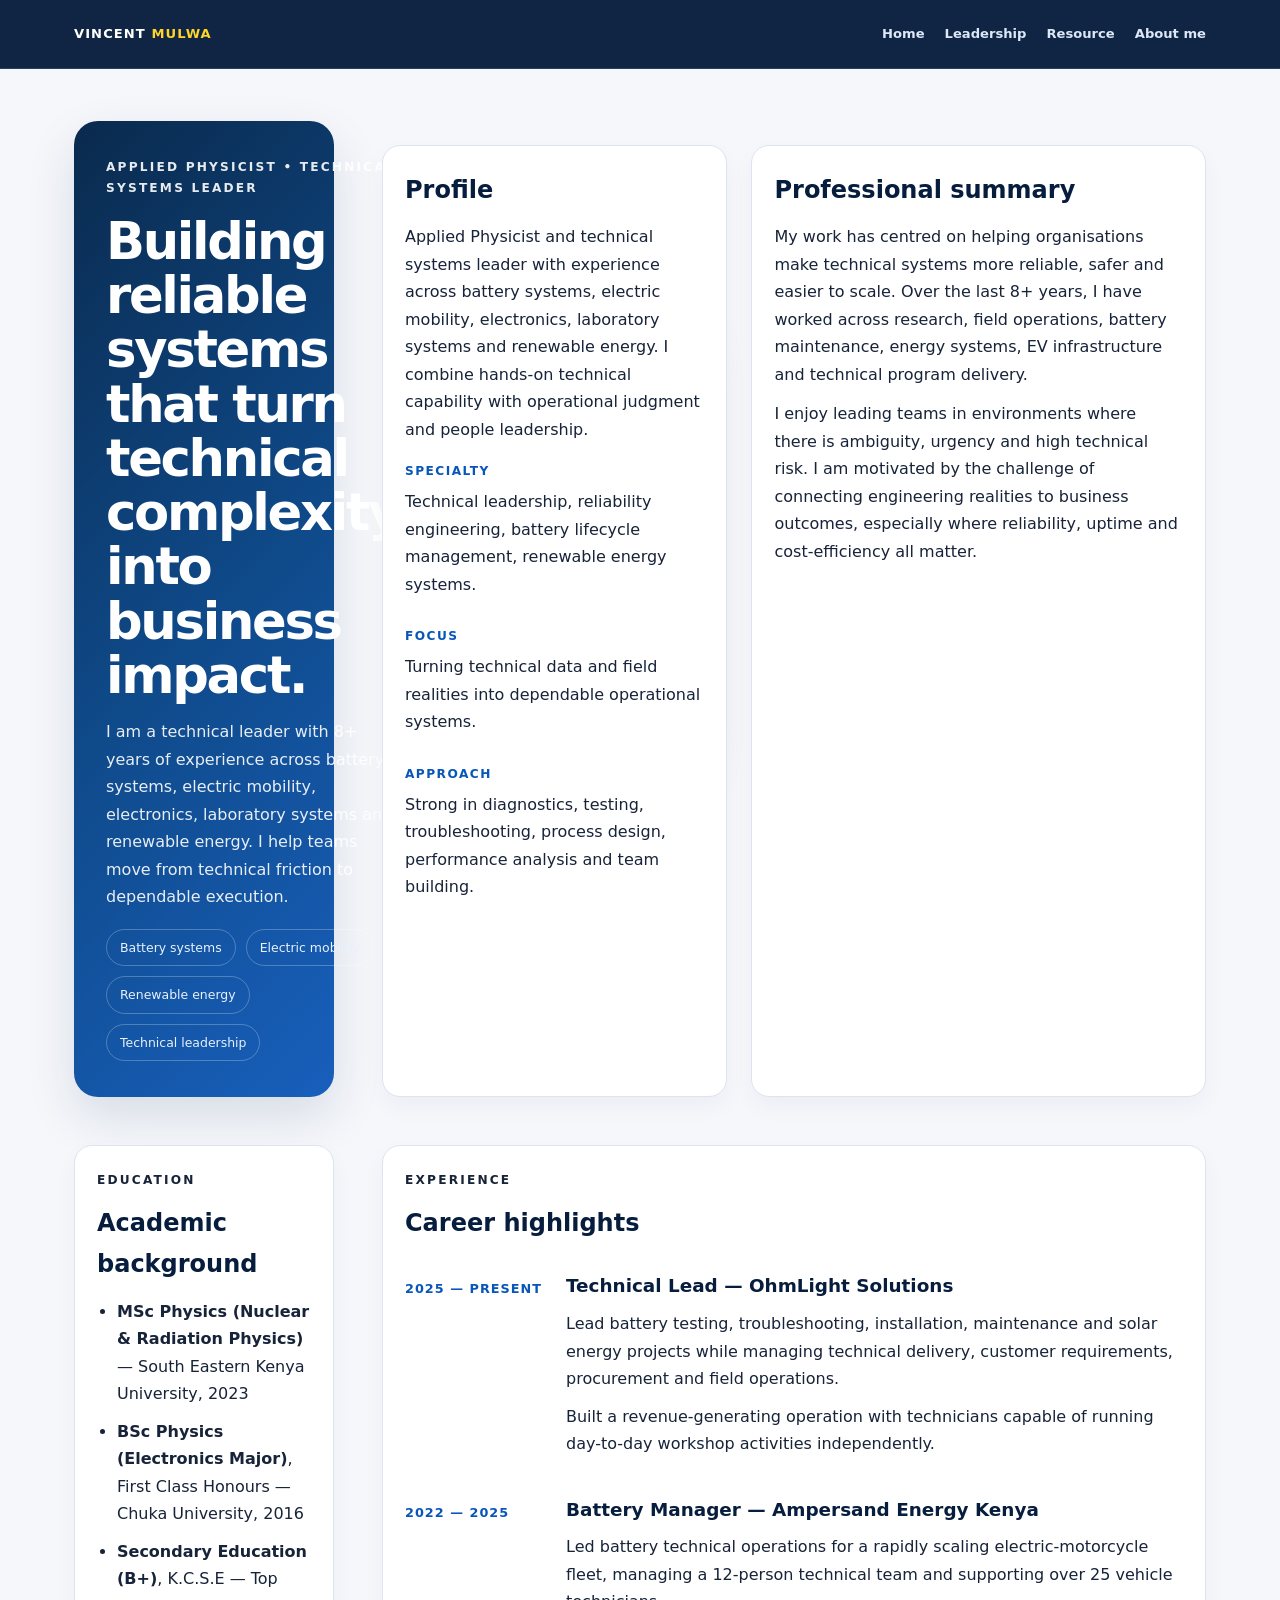
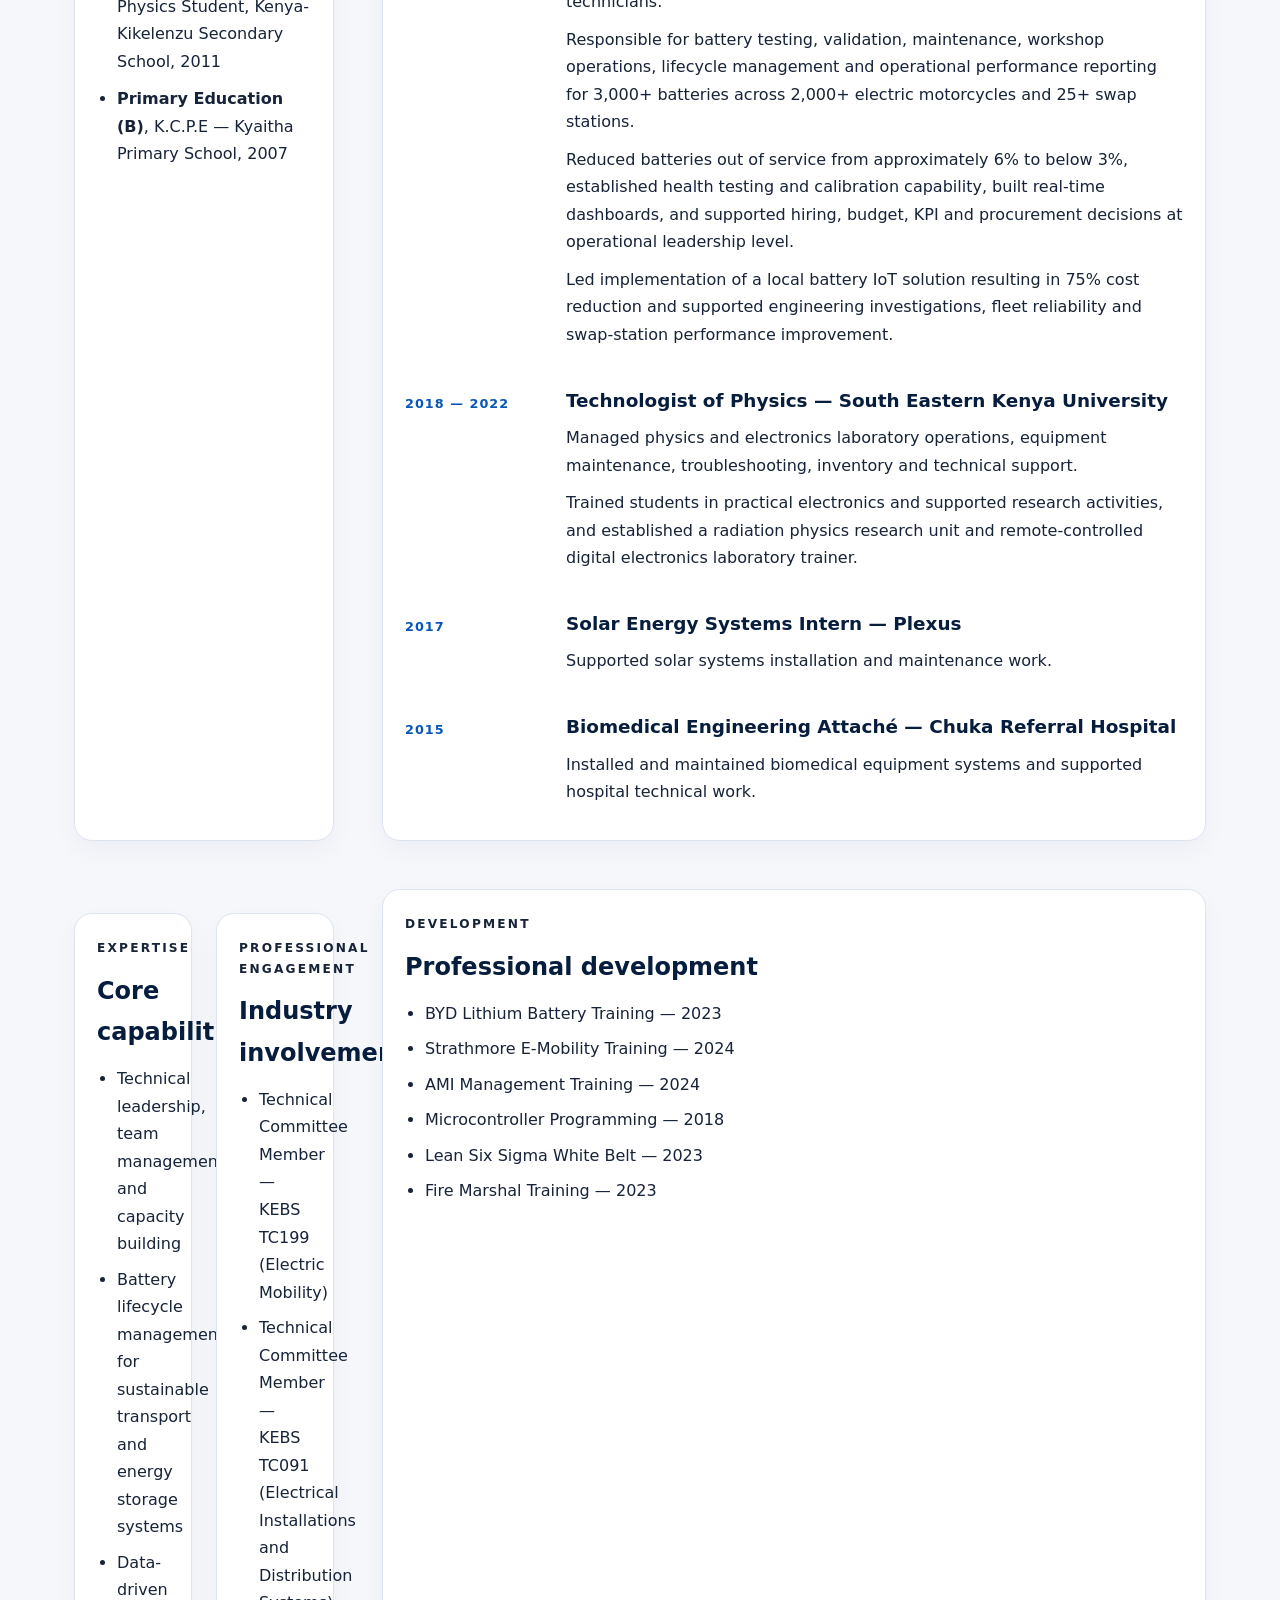
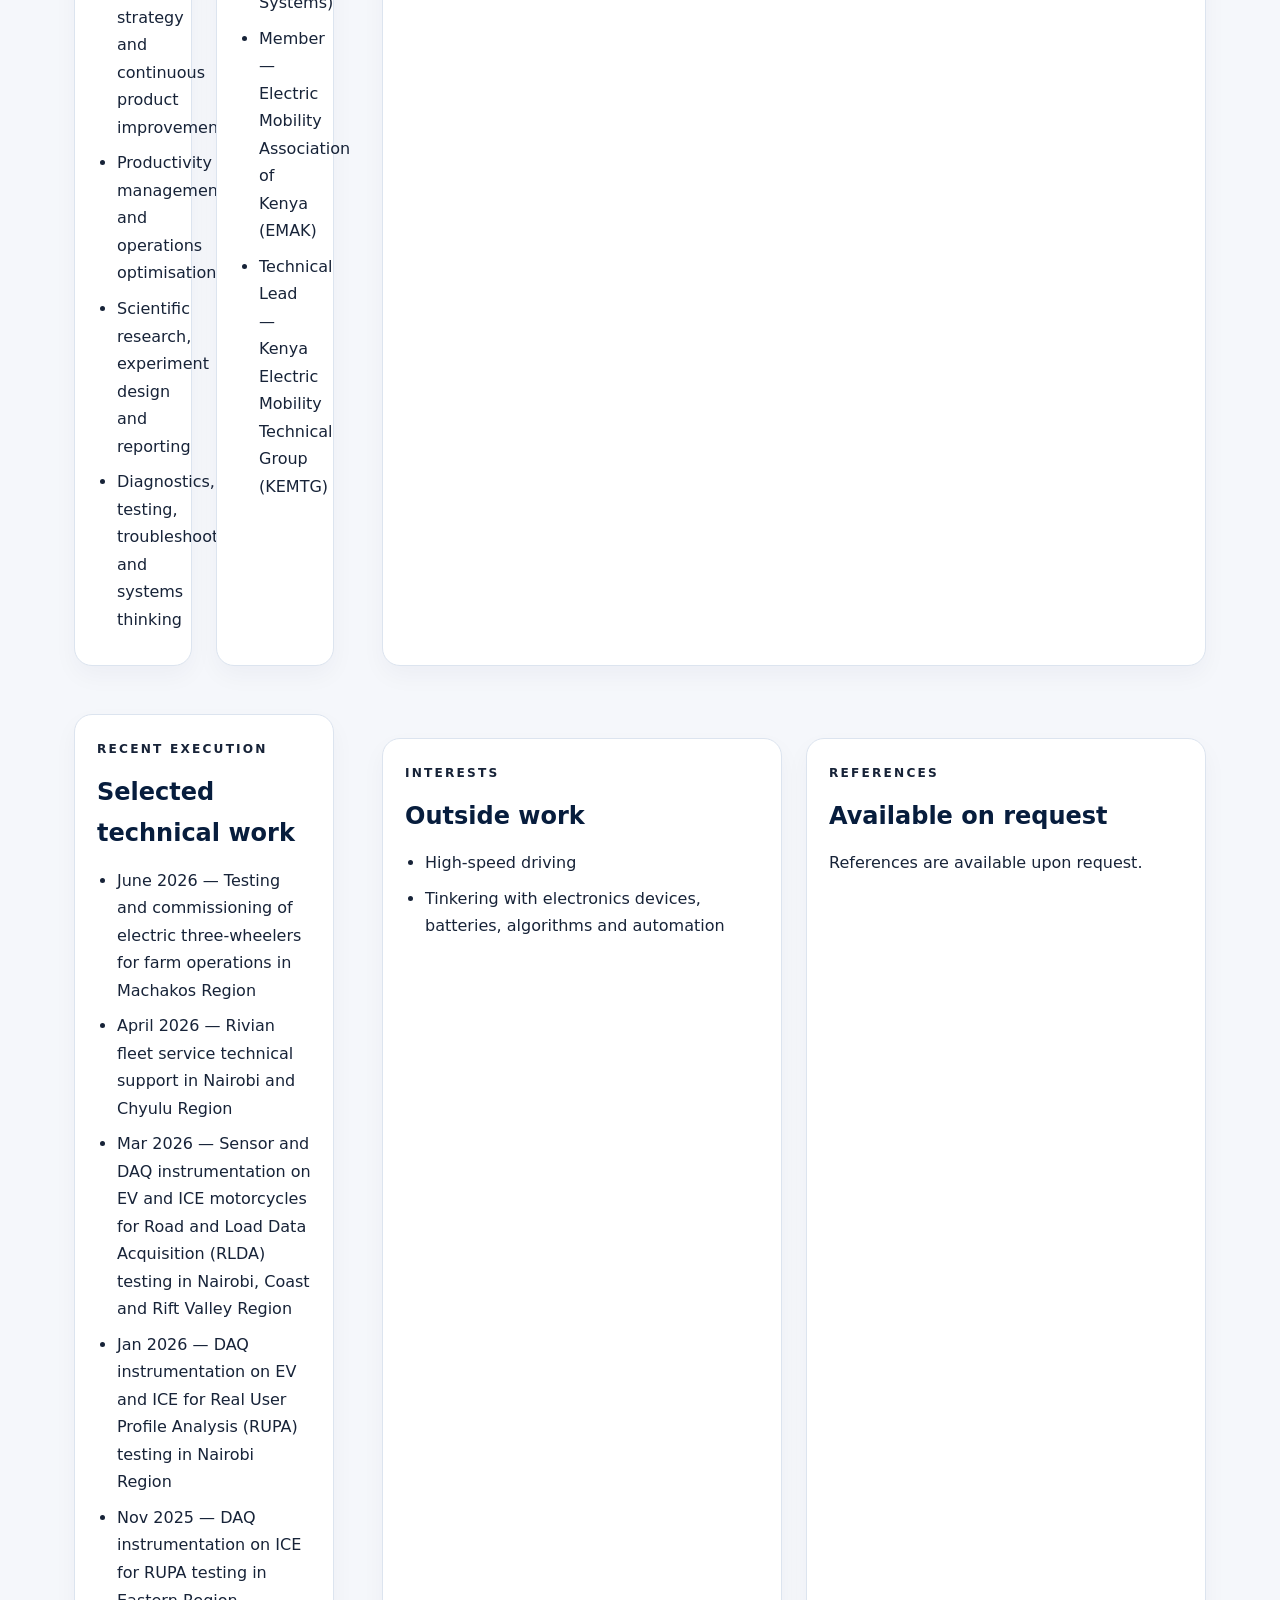
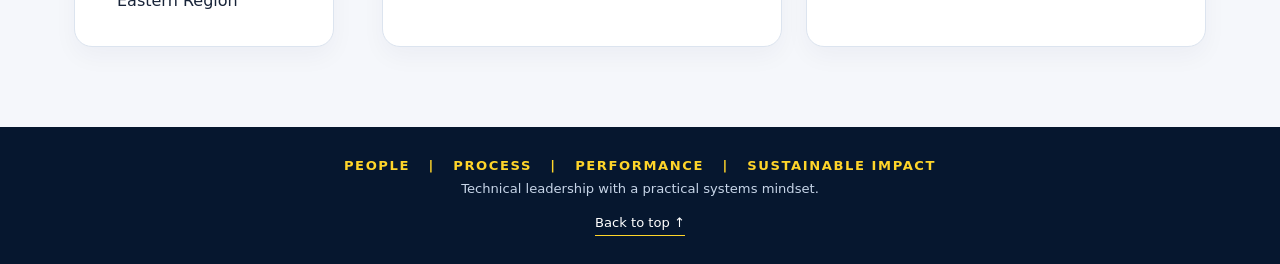
==== about.html @ 3af28399 "Add an About me page built from Vincent Mulwa's CV and styled to match the site." ====
<!doctype html>
<html lang="en">
<head>
  <meta charset="utf-8">
  <meta name="viewport" content="width=device-width, initial-scale=1">
  <meta name="description" content="About Vincent Mulwa — applied physicist, technical leader and systems-focused problem solver in battery systems, electric mobility and renewable energy.">
  <meta name="theme-color" content="#071d3d">
  <title>About Vincent Mulwa | Technical Leader</title>
  <link rel="stylesheet" href="styles.css">
</head>
<body class="about-body" id="top">
  <header class="site-header">
    <div class="nav-wrap">
      <div class="brand">VINCENT <span>MULWA</span></div>
      <nav aria-label="Main navigation">
        <a href="index.html">Home</a>
        <a href="index.html#strategic">Leadership</a>
        <a href="index.html#practice">Resource</a>
        <a href="about.html">About me</a>
      </nav>
    </div>
  </header>

  <main class="about-page">
    <section class="about-hero">
      <div class="about-hero-copy">
        <p class="eyebrow">Applied physicist • technical systems leader</p>
        <h1>Building reliable systems that turn technical complexity into business impact.</h1>
        <p>I am a technical leader with 8+ years of experience across battery systems, electric mobility, electronics, laboratory systems and renewable energy. I help teams move from technical friction to dependable execution.</p>
        <div class="hero-meta about-meta">
          <span class="pill">Battery systems</span>
          <span class="pill">Electric mobility</span>
          <span class="pill">Renewable energy</span>
          <span class="pill">Technical leadership</span>
        </div>
      </div>

      <div class="about-photo-card">
        <div class="photo-frame">
          <img src="vincent-hands-on.jpg" alt="Vincent Mulwa portrait">
        </div>
        <div class="contact-box">
          <p class="contact-label">Contact</p>
          <p>Nairobi, Kenya</p>
          <p>+254 707 598 xxx</p>
          <p><a href="mailto:mulwamutukuu@gmail.com">mulwamutukuu@gmail.com</a></p>
        </div>
      </div>
    </section>

    <section class="about-grid">
      <aside class="profile-panel">
        <h2>Profile</h2>
        <p>Applied Physicist and technical systems leader with experience across battery systems, electric mobility, electronics, laboratory systems and renewable energy. I combine hands-on technical capability with operational judgment and people leadership.</p>

        <div class="info-stack">
          <div>
            <span class="label">Specialty</span>
            <p>Technical leadership, reliability engineering, battery lifecycle management, renewable energy systems.</p>
          </div>
          <div>
            <span class="label">Focus</span>
            <p>Turning technical data and field realities into dependable operational systems.</p>
          </div>
          <div>
            <span class="label">Approach</span>
            <p>Strong in diagnostics, testing, troubleshooting, process design, performance analysis and team building.</p>
          </div>
        </div>
      </aside>

      <div class="story-panel">
        <h2>Professional summary</h2>
        <p>My work has centred on helping organisations make technical systems more reliable, safer and easier to scale. Over the last 8+ years, I have worked across research, field operations, battery maintenance, energy systems, EV infrastructure and technical program delivery.</p>
        <p>I enjoy leading teams in environments where there is ambiguity, urgency and high technical risk. I am motivated by the challenge of connecting engineering realities to business outcomes, especially where reliability, uptime and cost-efficiency all matter.</p>
      </div>
    </section>

    <section class="content-card">
      <div class="section-heading">
        <p class="eyebrow accent-eyebrow">Education</p>
        <h2>Academic background</h2>
      </div>
      <ul class="detail-list">
        <li><strong>MSc Physics (Nuclear &amp; Radiation Physics)</strong> — South Eastern Kenya University, 2023</li>
        <li><strong>BSc Physics (Electronics Major)</strong>, First Class Honours — Chuka University, 2016</li>
        <li><strong>Secondary Education (B+)</strong>, K.C.S.E — Top Physics Student, Kenya-Kikelenzu Secondary School, 2011</li>
        <li><strong>Primary Education (B)</strong>, K.C.P.E — Kyaitha Primary School, 2007</li>
      </ul>
    </section>

    <section class="content-card">
      <div class="section-heading">
        <p class="eyebrow accent-eyebrow">Experience</p>
        <h2>Career highlights</h2>
      </div>

      <div class="timeline">
        <article class="timeline-item">
          <div class="timeline-year">2025 — Present</div>
          <div class="timeline-copy">
            <h3>Technical Lead — OhmLight Solutions</h3>
            <p>Lead battery testing, troubleshooting, installation, maintenance and solar energy projects while managing technical delivery, customer requirements, procurement and field operations.</p>
            <p>Built a revenue-generating operation with technicians capable of running day-to-day workshop activities independently.</p>
          </div>
        </article>

        <article class="timeline-item">
          <div class="timeline-year">2022 — 2025</div>
          <div class="timeline-copy">
            <h3>Battery Manager — Ampersand Energy Kenya</h3>
            <p>Led battery technical operations for a rapidly scaling electric-motorcycle fleet, managing a 12-person technical team and supporting over 25 vehicle technicians.</p>
            <p>Responsible for battery testing, validation, maintenance, workshop operations, lifecycle management and operational performance reporting for 3,000+ batteries across 2,000+ electric motorcycles and 25+ swap stations.</p>
            <p>Reduced batteries out of service from approximately 6% to below 3%, established health testing and calibration capability, built real-time dashboards, and supported hiring, budget, KPI and procurement decisions at operational leadership level.</p>
            <p>Led implementation of a local battery IoT solution resulting in 75% cost reduction and supported engineering investigations, fleet reliability and swap-station performance improvement.</p>
          </div>
        </article>

        <article class="timeline-item">
          <div class="timeline-year">2018 — 2022</div>
          <div class="timeline-copy">
            <h3>Technologist of Physics — South Eastern Kenya University</h3>
            <p>Managed physics and electronics laboratory operations, equipment maintenance, troubleshooting, inventory and technical support.</p>
            <p>Trained students in practical electronics and supported research activities, and established a radiation physics research unit and remote-controlled digital electronics laboratory trainer.</p>
          </div>
        </article>

        <article class="timeline-item">
          <div class="timeline-year">2017</div>
          <div class="timeline-copy">
            <h3>Solar Energy Systems Intern — Plexus</h3>
            <p>Supported solar systems installation and maintenance work.</p>
          </div>
        </article>

        <article class="timeline-item">
          <div class="timeline-year">2015</div>
          <div class="timeline-copy">
            <h3>Biomedical Engineering Attaché — Chuka Referral Hospital</h3>
            <p>Installed and maintained biomedical equipment systems and supported hospital technical work.</p>
          </div>
        </article>
      </div>
    </section>

    <section class="two-column-grid">
      <div class="content-card">
        <div class="section-heading">
          <p class="eyebrow accent-eyebrow">Expertise</p>
          <h2>Core capabilities</h2>
        </div>
        <ul class="detail-list compact-list">
          <li>Technical leadership, team management and capacity building</li>
          <li>Battery lifecycle management for sustainable transport and energy storage systems</li>
          <li>Data-driven strategy and continuous product improvement</li>
          <li>Productivity management and operations optimisation</li>
          <li>Scientific research, experiment design and reporting</li>
          <li>Diagnostics, testing, troubleshooting and systems thinking</li>
        </ul>
      </div>

      <div class="content-card">
        <div class="section-heading">
          <p class="eyebrow accent-eyebrow">Professional engagement</p>
          <h2>Industry involvement</h2>
        </div>
        <ul class="detail-list compact-list">
          <li>Technical Committee Member — KEBS TC199 (Electric Mobility)</li>
          <li>Technical Committee Member — KEBS TC091 (Electrical Installations and Distribution Systems)</li>
          <li>Member — Electric Mobility Association of Kenya (EMAK)</li>
          <li>Technical Lead — Kenya Electric Mobility Technical Group (KEMTG)</li>
        </ul>
      </div>
    </section>

    <section class="content-card">
      <div class="section-heading">
        <p class="eyebrow accent-eyebrow">Development</p>
        <h2>Professional development</h2>
      </div>
      <ul class="detail-list compact-list">
        <li>BYD Lithium Battery Training — 2023</li>
        <li>Strathmore E-Mobility Training — 2024</li>
        <li>AMI Management Training — 2024</li>
        <li>Microcontroller Programming — 2018</li>
        <li>Lean Six Sigma White Belt — 2023</li>
        <li>Fire Marshal Training — 2023</li>
      </ul>
    </section>

    <section class="content-card">
      <div class="section-heading">
        <p class="eyebrow accent-eyebrow">Recent execution</p>
        <h2>Selected technical work</h2>
      </div>
      <ul class="detail-list compact-list">
        <li>June 2026 — Testing and commissioning of electric three-wheelers for farm operations in Machakos Region</li>
        <li>April 2026 — Rivian fleet service technical support in Nairobi and Chyulu Region</li>
        <li>Mar 2026 — Sensor and DAQ instrumentation on EV and ICE motorcycles for Road and Load Data Acquisition (RLDA) testing in Nairobi, Coast and Rift Valley Region</li>
        <li>Jan 2026 — DAQ instrumentation on EV and ICE for Real User Profile Analysis (RUPA) testing in Nairobi Region</li>
        <li>Nov 2025 — DAQ instrumentation on ICE for RUPA testing in Eastern Region</li>
      </ul>
    </section>

    <section class="about-footer-row">
      <div class="content-card mini-card">
        <div class="section-heading">
          <p class="eyebrow accent-eyebrow">Interests</p>
          <h2>Outside work</h2>
        </div>
        <ul class="detail-list compact-list">
          <li>High-speed driving</li>
          <li>Tinkering with electronics devices, batteries, algorithms and automation</li>
        </ul>
      </div>

      <div class="content-card mini-card">
        <div class="section-heading">
          <p class="eyebrow accent-eyebrow">References</p>
          <h2>Available on request</h2>
        </div>
        <p>References are available upon request.</p>
      </div>
    </section>
  </main>

  <footer class="footer">
    <strong>PEOPLE &nbsp; | &nbsp; PROCESS &nbsp; | &nbsp; PERFORMANCE &nbsp; | &nbsp; SUSTAINABLE IMPACT</strong>
    <div>Technical leadership with a practical systems mindset.</div>
    <a class="back-top" href="#top">Back to top ↑</a>
  </footer>
</body>
</html>
---- styles.css ----
:root {
  --navy: #071d3d;
  --blue: #0756b8;
  --blue-2: #1677d2;
  --yellow: #ffd52a;
  --ink: #172338;
  --muted: #5c6879;
  --paper: #f5f7fb;
  --line: #dce4ef;
  --white: #fff;
  --green: #0c806c;
  --shadow: 0 18px 48px rgba(8, 31, 65, .11);
}
* { box-sizing: border-box; }
html { scroll-behavior: smooth; scroll-padding-top: 90px; }
body {
  margin: 0; color: var(--ink); background: var(--paper);
  font-family: Inter, ui-sans-serif, system-ui, -apple-system, BlinkMacSystemFont, "Segoe UI", sans-serif;
  line-height: 1.72;
}
a { color: inherit; }
.site-header {
  position: sticky; top: 0; z-index: 20; background: rgba(7,29,61,.96);
  backdrop-filter: blur(12px); color: white; border-bottom: 1px solid rgba(255,255,255,.12);
}
.nav-wrap { max-width: 1180px; margin: auto; padding: 0 24px; min-height: 68px; display:flex; align-items:center; justify-content:space-between; gap:24px; }
.brand { font-weight: 800; letter-spacing: .08em; font-size: .82rem; text-transform: uppercase; }
.brand span { color: var(--yellow); }
nav { display:flex; gap:20px; align-items:center; flex-wrap:wrap; }
nav a { text-decoration:none; color:#dce8f7; font-size:.82rem; font-weight:650; }
nav a:hover { color:var(--yellow); }
.hero {
  background: radial-gradient(circle at 85% 18%, rgba(28,112,196,.55), transparent 30%),
              linear-gradient(120deg, #061a37 0%, #0b3970 58%, #0756a4 100%);
  color:white; overflow:hidden; position:relative;
}
.hero:after {
  content:""; position:absolute; width:420px; height:420px; border:1px solid rgba(255,255,255,.13);
  border-radius:50%; right:-130px; bottom:-250px; box-shadow:0 0 0 45px rgba(255,255,255,.025),0 0 0 95px rgba(255,255,255,.02);
}
.hero-inner { max-width:1180px; margin:auto; padding:72px 24px 76px; display:grid; grid-template-columns:1.15fr .85fr; gap:56px; align-items:center; position:relative; z-index:1; }
.eyebrow { color:var(--yellow); font-size:.76rem; font-weight:800; letter-spacing:.18em; text-transform:uppercase; }
.accent-eyebrow { color: var(--blue); }
h1 { margin:18px 0 18px; max-width:780px; font-size:clamp(2.4rem,5vw,4.6rem); line-height:1.04; letter-spacing:-.045em; }
h1 .accent { color:var(--yellow); }
.hero-sub { max-width:700px; color:#dce9f8; font-size:1.12rem; line-height:1.65; }
.hero-meta { display:flex; flex-wrap:wrap; gap:10px; margin-top:26px; }
.pill { border:1px solid rgba(255,255,255,.25); border-radius:99px; padding:7px 13px; color:#e8f1fc; font-size:.78rem; }
.hero-photo-wrap { position:relative; max-width:440px; justify-self:end; }
.hero-photo { display:block; width:100%; aspect-ratio:4/5; object-fit:cover; object-position:58% 45%; border-radius:20px; border:7px solid rgba(255,255,255,.12); box-shadow:0 25px 70px rgba(0,0,0,.18); }
.photo-caption { position:absolute; left:-28px; bottom:22px; max-width:235px; background:var(--yellow); color:var(--navy); padding:14px 17px; border-radius:10px; font-size:.85rem; line-height:1.4; box-shadow:0 16px 30px rgba(7,29,61,.15); }
.cta-row { display:flex; flex-wrap:wrap; gap:14px; margin-top:26px; }
.primary-btn, .secondary-btn {
  display:inline-flex; align-items:center; justify-content:center; text-decoration:none; border-radius:999px; padding:13px 20px; font-weight:700; transition:transform .2s ease, box-shadow .2s ease;
}
.primary-btn {
  background: var(--yellow); color: var(--navy); box-shadow: 0 18px 34px rgba(255,213,42,.28);
}
.secondary-btn {
  background: rgba(255,255,255,.12); border:1px solid rgba(255,255,255,.24); color: white;
}
.primary-btn:hover, .secondary-btn:hover { transform:translateY(-1px); }
.quote-band { background:#fff; border-bottom:1px solid var(--line); }
.quote-inner { max-width:1180px; margin:auto; padding:32px 24px; display:grid; grid-template-columns:70px 1fr; gap:18px; align-items:start; }
.quote-mark { color:var(--blue); font-size:5rem; line-height:.9; font-family:Georgia,serif; }
.quote-inner blockquote { margin:0; font-size:clamp(1rem,2vw,1.25rem); line-height:1.55; font-weight:650; color:var(--navy); }
.quote-inner blockquote strong { color:var(--blue); }
.access-panel { background:#edf4ff; border-bottom:1px solid var(--line); }
.access-wrap { max-width:1180px; margin:0 auto; padding:36px 24px 42px; display:grid; grid-template-columns:1fr 1.1fr; gap:28px; align-items:start; }
.access-copy h2 { margin:8px 0 10px; font-size:clamp(2rem,3vw,2.6rem); line-height:1.1; color:var(--navy); }
.access-copy p { margin:0; color:var(--ink); }
.full-version-form {
  background:white; border:1px solid var(--line); border-radius:18px; padding:22px; box-shadow:0 10px 30px rgba(8,31,65,.05);
  display:grid; gap:14px;
}
.full-version-form label { display:grid; gap:8px; font-size:.82rem; font-weight:700; color:var(--navy); }
.full-version-form input, .full-version-form textarea {
  width:100%; border:1px solid var(--line); border-radius:12px; padding:12px 14px; font:inherit; color:var(--ink); background:#fff;
}
.full-version-form textarea { resize:vertical; min-height:90px; }
.full-version-form button {
  border:none; border-radius:12px; background:var(--navy); color:white; padding:14px 18px; font:inherit; font-weight:700; cursor:pointer;
}
.form-note { font-size:.76rem; color:var(--muted); margin:0; }
.stats { max-width:1180px; margin:-1px auto 0; padding:0 24px; display:grid; grid-template-columns:repeat(4,1fr); }
.stat { background:#fff; border:1px solid var(--line); padding:18px; text-align:center; }
.stat b { display:block; color:var(--blue); font-size:1.55rem; line-height:1.25; }
.stat span { color:var(--muted); font-size:.78rem; font-weight:700; text-transform:uppercase; letter-spacing:.06em; }
main { max-width:1180px; margin:auto; padding:54px 24px 80px; display:grid; grid-template-columns:260px minmax(0,1fr); gap:48px; }
.toc { align-self:start; position:sticky; top:94px; background:#fff; border:1px solid var(--line); border-radius:14px; padding:20px; box-shadow:0 8px 25px rgba(8,31,65,.04); }
.toc h3 { margin:0 0 12px; color:var(--navy); font-size:.82rem; letter-spacing:.1em; text-transform:uppercase; }
.toc a { display:block; text-decoration:none; color:#526174; font-size:.86rem; padding:7px 0; border-bottom:1px solid #eef1f6; line-height:1.4; }
.toc a:last-child { border:0; }
.toc a:hover { color:var(--blue); }
.content { min-width:0; }
.intro-card { background:linear-gradient(135deg,#eaf3ff,#fff); border:1px solid #d9e8fb; border-radius:16px; padding:25px 28px; margin-bottom:38px; }
.intro-card h2 { margin:0 0 8px; color:var(--navy); font-size:1.45rem; }
h2.section-title { color:var(--navy); font-size:clamp(1.6rem,3vw,2.1rem); line-height:1.2; letter-spacing:-.025em; margin:48px 0 16px; }
h2.section-title:before { content:""; display:block; width:48px; height:5px; background:var(--yellow); border-radius:5px; margin-bottom:14px; }
h3 { color:var(--blue); font-size:1.12rem; margin:26px 0 8px; }
p { margin:0 0 15px; }
.lead { font-size:1.08rem; color:#3e4c60; }
.callout { margin:24px 0; padding:20px 22px; border-left:5px solid var(--yellow); border-radius:0 12px 12px 0; background:#fff; box-shadow:0 8px 26px rgba(8,31,65,.05); font-weight:650; color:var(--navy); }
.bullet-list { padding-left:22px; margin:8px 0 20px; }
.bullet-list li { margin:7px 0; padding-left:4px; }
.steps { display:grid; gap:12px; margin:18px 0 22px; }
.step { display:grid; grid-template-columns:42px 1fr; gap:14px; padding:16px; background:#fff; border:1px solid var(--line); border-radius:12px; }
.step-num { width:36px; height:36px; display:grid; place-items:center; border-radius:50%; background:var(--navy); color:var(--yellow); font-weight:850; }
.step p { margin:0; }
.case-study { background:var(--navy); color:#eaf2fc; border-radius:18px; padding:26px 28px; margin:28px 0; }
.case-study h3 { color:var(--yellow); margin-top:0; }
.case-study p:last-child { margin-bottom:0; }
.checklist { list-style:none; padding:0; margin:15px 0 25px; }
.checklist li { background:#fff; border:1px solid var(--line); border-radius:10px; padding:12px 15px 12px 44px; margin:9px 0; position:relative; }
.checklist li:before { content:"✓"; position:absolute; left:15px; top:11px; color:var(--green); font-weight:900; }
.closing { background:linear-gradient(120deg,#08234a,#0b56a0); color:#fff; border-radius:18px; padding:28px; margin-top:34px; }
.closing h2 { color:var(--yellow); margin:0 0 12px; font-size:1.6rem; }
.closing p:last-child { margin-bottom:0; }
.footer { background:#06172f; color:#c7d5e8; text-align:center; padding:28px 20px; font-size:.82rem; }
.footer strong { color:var(--yellow); letter-spacing:.12em; }
.back-top { display:inline-block; margin-top:12px; color:#fff; text-decoration:none; border-bottom:1px solid var(--yellow); }

.about-body { background: #f5f7fb; }
.about-page { max-width: 1180px; margin: 0 auto; padding: 52px 24px 80px; }
.about-hero {
  display:grid; grid-template-columns: 1.3fr .7fr; gap: 36px; align-items:center; background: linear-gradient(135deg, #0a2a4d, #0f4a8a 52%, #185fbc);
  border-radius: 24px; color:#fff; padding: 36px 32px; box-shadow: 0 20px 50px rgba(8,31,65,.12);
}
.about-hero-copy h1 { margin: 10px 0 16px; font-size: clamp(2.3rem, 4vw, 4rem); line-height: 1.06; color: white; max-width: 650px; }
.about-hero-copy p { color: rgba(255,255,255,.9); }
.about-meta { margin-top: 18px; }
.about-photo-card { display:grid; gap:16px; }
.photo-frame {
  overflow:hidden; border-radius:22px; border: 7px solid rgba(255,255,255,.14); box-shadow:0 24px 54px rgba(0,0,0,.18); background:#b8d9ff; max-width:420px; margin:0 auto; width:100%;
}
.photo-frame img {
  display:block; width:100%; height: 100%; max-height: 500px; object-fit: cover; object-position: 50% 18%;
}
.contact-box {
  background: rgba(255,255,255,.08); border:1px solid rgba(255,255,255,.18); border-radius:16px; padding: 18px 20px; font-size: .96rem; line-height: 1.7; color: rgba(255,255,255,.9);
}
.contact-label { margin:0 0 6px; font-size:.72rem; font-weight:800; text-transform:uppercase; letter-spacing:.15em; color: var(--yellow); }
.contact-box p { margin:0; }
.contact-box a { color: #fff; text-decoration: none; }
.about-grid, .two-column-grid, .about-footer-row { display:grid; gap:24px; margin-top:24px; }
.about-grid { grid-template-columns: .95fr 1.25fr; }
.two-column-grid { grid-template-columns: repeat(2, minmax(0,1fr)); }
.about-footer-row { grid-template-columns: repeat(2, minmax(0,1fr)); }
.profile-panel, .story-panel, .content-card {
  background: #fff; border:1px solid var(--line); border-radius:18px; padding:24px 22px; box-shadow:0 10px 24px rgba(8,31,65,.04);
}
.profile-panel h2, .story-panel h2, .content-card h2 { margin:0 0 12px; color:var(--navy); font-size: 1.5rem; }
.profile-panel p, .story-panel p, .content-card p { margin:0 0 12px; color:var(--ink); }
.info-stack { display:grid; gap:16px; margin-top:18px; }
.label { display:block; margin-bottom:6px; color:var(--blue); font-weight:800; font-size:.76rem; letter-spacing:.12em; text-transform:uppercase; }
.section-heading { margin-bottom:12px; }
.detail-list { margin:0; padding-left: 20px; color: var(--ink); }
.detail-list li { margin:0 0 10px; }
.compact-list li { margin-bottom: 8px; }
.timeline { display:grid; gap:18px; margin-top:18px; }
.timeline-item { display:grid; grid-template-columns: 145px 1fr; gap:16px; padding-top:8px; }
.timeline-year { color:var(--blue); font-weight:800; font-size:.8rem; letter-spacing:.08em; text-transform:uppercase; padding-top: 8px; }
.timeline-copy h3 { margin:0 0 8px; color:var(--navy); font-size:1.15rem; }
.timeline-copy p { margin:0 0 10px; }
.mini-card { min-height: 100%; }
@media (max-width:850px) {
  .hero-inner { grid-template-columns:1fr; gap:32px; padding-top:52px; }
  .hero-photo-wrap { justify-self:start; width:min(100%,390px); }
  .access-wrap { grid-template-columns:1fr; }
  main { grid-template-columns:1fr; gap:24px; }
  .toc { position:static; }
  .toc-links { display:grid; grid-template-columns:repeat(2,minmax(0,1fr)); gap:0 16px; }
  .about-hero, .about-grid, .two-column-grid, .about-footer-row { grid-template-columns:1fr; }
  .timeline-item { grid-template-columns:1fr; gap:6px; }
}
@media (max-width:560px) {
  .nav-wrap { padding:12px 18px; align-items:flex-start; flex-direction:column; gap:8px; }
  nav { gap:12px; }
  nav a { font-size:.74rem; }
  .hero-inner { padding:42px 20px 54px; }
  .hero-photo-wrap { width:100%; }
  .photo-caption { left:10px; bottom:12px; }
  .quote-inner { grid-template-columns:38px 1fr; padding:25px 20px; }
  .quote-mark { font-size:3.6rem; }
  .stats { grid-template-columns:repeat(2,1fr); padding:0 14px; }
  .stat { padding:14px 8px; }
  main { padding:36px 18px 58px; }
  .intro-card { padding:20px; }
  .toc-links { grid-template-columns:1fr; }
  .about-page { padding: 36px 18px 60px; }
  .about-hero { padding: 28px 20px; }
  .section-heading h2 { font-size:1.35rem; }
}
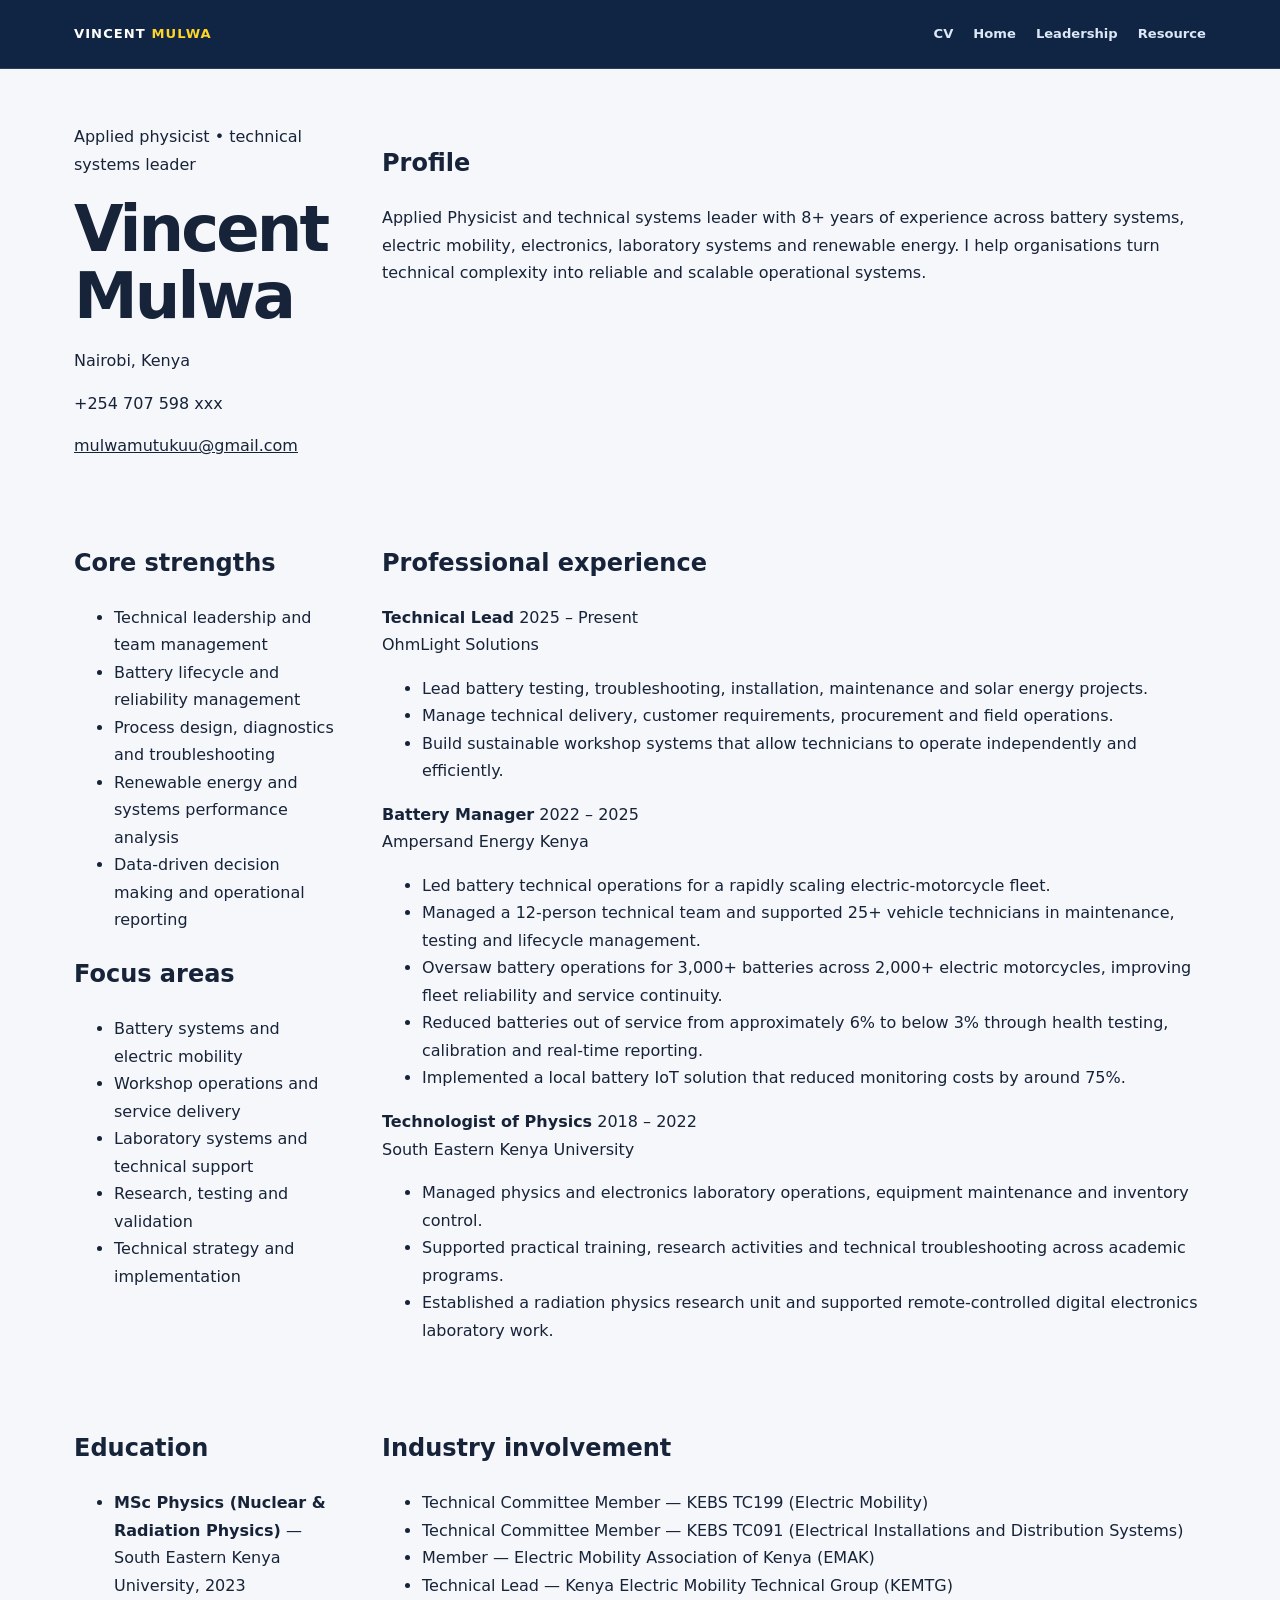
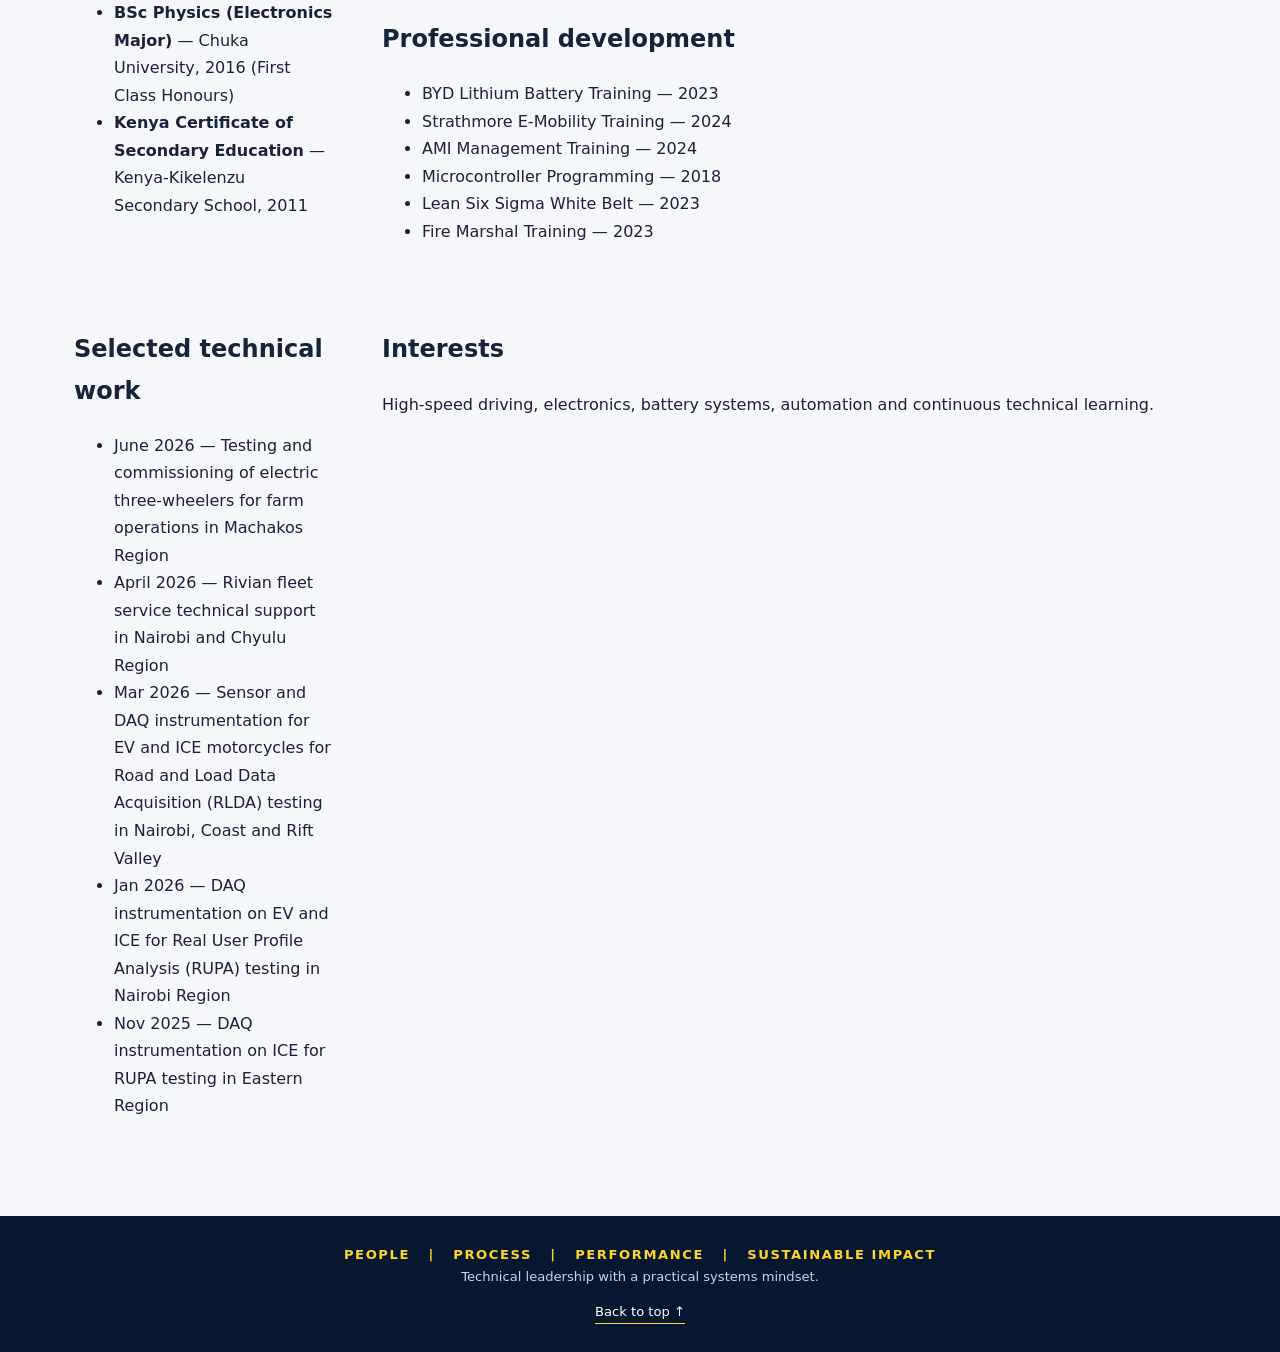
==== commit 2ac2b268: "Simplify the about page into a readable CV layout and move the CV page first in the navigation menu." ====
--- a/about.html
+++ b/about.html
@@ -3,224 +3,158 @@
 <head>
   <meta charset="utf-8">
   <meta name="viewport" content="width=device-width, initial-scale=1">
-  <meta name="description" content="About Vincent Mulwa — applied physicist, technical leader and systems-focused problem solver in battery systems, electric mobility and renewable energy.">
-  <meta name="theme-color" content="#071d3d">
-  <title>About Vincent Mulwa | Technical Leader</title>
+  <meta name="description" content="Vincent Mulwa CV — applied physicist, technical leader, and systems-focused problem solver in battery systems, electric mobility and renewable energy.">
+  <meta name="theme-color" content="#0f172a">
+  <title>Vincent Mulwa | CV</title>
   <link rel="stylesheet" href="styles.css">
 </head>
-<body class="about-body" id="top">
+<body class="cv-body" id="top">
   <header class="site-header">
     <div class="nav-wrap">
       <div class="brand">VINCENT <span>MULWA</span></div>
       <nav aria-label="Main navigation">
+        <a href="about.html">CV</a>
         <a href="index.html">Home</a>
         <a href="index.html#strategic">Leadership</a>
         <a href="index.html#practice">Resource</a>
-        <a href="about.html">About me</a>
       </nav>
     </div>
   </header>
 
-  <main class="about-page">
-    <section class="about-hero">
-      <div class="about-hero-copy">
-        <p class="eyebrow">Applied physicist • technical systems leader</p>
-        <h1>Building reliable systems that turn technical complexity into business impact.</h1>
-        <p>I am a technical leader with 8+ years of experience across battery systems, electric mobility, electronics, laboratory systems and renewable energy. I help teams move from technical friction to dependable execution.</p>
-        <div class="hero-meta about-meta">
-          <span class="pill">Battery systems</span>
-          <span class="pill">Electric mobility</span>
-          <span class="pill">Renewable energy</span>
-          <span class="pill">Technical leadership</span>
-        </div>
+  <main class="cv-page">
+    <section class="cv-header">
+      <div>
+        <p class="cv-kicker">Applied physicist • technical systems leader</p>
+        <h1>Vincent Mulwa</h1>
       </div>
-
-      <div class="about-photo-card">
-        <div class="photo-frame">
-          <img src="vincent-hands-on.jpg" alt="Vincent Mulwa portrait">
-        </div>
-        <div class="contact-box">
-          <p class="contact-label">Contact</p>
-          <p>Nairobi, Kenya</p>
-          <p>+254 707 598 xxx</p>
-          <p><a href="mailto:mulwamutukuu@gmail.com">mulwamutukuu@gmail.com</a></p>
-        </div>
+      <div class="cv-contact">
+        <p>Nairobi, Kenya</p>
+        <p>+254 707 598 xxx</p>
+        <p><a href="mailto:mulwamutukuu@gmail.com">mulwamutukuu@gmail.com</a></p>
       </div>
     </section>
 
-    <section class="about-grid">
-      <aside class="profile-panel">
-        <h2>Profile</h2>
-        <p>Applied Physicist and technical systems leader with experience across battery systems, electric mobility, electronics, laboratory systems and renewable energy. I combine hands-on technical capability with operational judgment and people leadership.</p>
+    <section class="cv-section">
+      <h2>Profile</h2>
+      <p>Applied Physicist and technical systems leader with 8+ years of experience across battery systems, electric mobility, electronics, laboratory systems and renewable energy. I help organisations turn technical complexity into reliable and scalable operational systems.</p>
+    </section>
 
-        <div class="info-stack">
-          <div>
-            <span class="label">Specialty</span>
-            <p>Technical leadership, reliability engineering, battery lifecycle management, renewable energy systems.</p>
-          </div>
-          <div>
-            <span class="label">Focus</span>
-            <p>Turning technical data and field realities into dependable operational systems.</p>
-          </div>
-          <div>
-            <span class="label">Approach</span>
-            <p>Strong in diagnostics, testing, troubleshooting, process design, performance analysis and team building.</p>
-          </div>
-        </div>
-      </aside>
+    <section class="cv-two-col">
+      <div class="cv-section">
+        <h2>Core strengths</h2>
+        <ul>
+          <li>Technical leadership and team management</li>
+          <li>Battery lifecycle and reliability management</li>
+          <li>Process design, diagnostics and troubleshooting</li>
+          <li>Renewable energy and systems performance analysis</li>
+          <li>Data-driven decision making and operational reporting</li>
+        </ul>
+      </div>
 
-      <div class="story-panel">
-        <h2>Professional summary</h2>
-        <p>My work has centred on helping organisations make technical systems more reliable, safer and easier to scale. Over the last 8+ years, I have worked across research, field operations, battery maintenance, energy systems, EV infrastructure and technical program delivery.</p>
-        <p>I enjoy leading teams in environments where there is ambiguity, urgency and high technical risk. I am motivated by the challenge of connecting engineering realities to business outcomes, especially where reliability, uptime and cost-efficiency all matter.</p>
+      <div class="cv-section">
+        <h2>Focus areas</h2>
+        <ul>
+          <li>Battery systems and electric mobility</li>
+          <li>Workshop operations and service delivery</li>
+          <li>Laboratory systems and technical support</li>
+          <li>Research, testing and validation</li>
+          <li>Technical strategy and implementation</li>
+        </ul>
       </div>
     </section>
 
-    <section class="content-card">
-      <div class="section-heading">
-        <p class="eyebrow accent-eyebrow">Education</p>
-        <h2>Academic background</h2>
-      </div>
-      <ul class="detail-list">
+    <section class="cv-section">
+      <h2>Professional experience</h2>
+
+      <article class="cv-job">
+        <div class="cv-job-head">
+          <strong>Technical Lead</strong>
+          <span>2025 – Present</span>
+        </div>
+        <div class="cv-job-meta">OhmLight Solutions</div>
+        <ul>
+          <li>Lead battery testing, troubleshooting, installation, maintenance and solar energy projects.</li>
+          <li>Manage technical delivery, customer requirements, procurement and field operations.</li>
+          <li>Build sustainable workshop systems that allow technicians to operate independently and efficiently.</li>
+        </ul>
+      </article>
+
+      <article class="cv-job">
+        <div class="cv-job-head">
+          <strong>Battery Manager</strong>
+          <span>2022 – 2025</span>
+        </div>
+        <div class="cv-job-meta">Ampersand Energy Kenya</div>
+        <ul>
+          <li>Led battery technical operations for a rapidly scaling electric-motorcycle fleet.</li>
+          <li>Managed a 12-person technical team and supported 25+ vehicle technicians in maintenance, testing and lifecycle management.</li>
+          <li>Oversaw battery operations for 3,000+ batteries across 2,000+ electric motorcycles, improving fleet reliability and service continuity.</li>
+          <li>Reduced batteries out of service from approximately 6% to below 3% through health testing, calibration and real-time reporting.</li>
+          <li>Implemented a local battery IoT solution that reduced monitoring costs by around 75%.</li>
+        </ul>
+      </article>
+
+      <article class="cv-job">
+        <div class="cv-job-head">
+          <strong>Technologist of Physics</strong>
+          <span>2018 – 2022</span>
+        </div>
+        <div class="cv-job-meta">South Eastern Kenya University</div>
+        <ul>
+          <li>Managed physics and electronics laboratory operations, equipment maintenance and inventory control.</li>
+          <li>Supported practical training, research activities and technical troubleshooting across academic programs.</li>
+          <li>Established a radiation physics research unit and supported remote-controlled digital electronics laboratory work.</li>
+        </ul>
+      </article>
+    </section>
+
+    <section class="cv-section">
+      <h2>Education</h2>
+      <ul>
         <li><strong>MSc Physics (Nuclear &amp; Radiation Physics)</strong> — South Eastern Kenya University, 2023</li>
-        <li><strong>BSc Physics (Electronics Major)</strong>, First Class Honours — Chuka University, 2016</li>
-        <li><strong>Secondary Education (B+)</strong>, K.C.S.E — Top Physics Student, Kenya-Kikelenzu Secondary School, 2011</li>
-        <li><strong>Primary Education (B)</strong>, K.C.P.E — Kyaitha Primary School, 2007</li>
+        <li><strong>BSc Physics (Electronics Major)</strong> — Chuka University, 2016 (First Class Honours)</li>
+        <li><strong>Kenya Certificate of Secondary Education</strong> — Kenya-Kikelenzu Secondary School, 2011</li>
       </ul>
     </section>
 
-    <section class="content-card">
-      <div class="section-heading">
-        <p class="eyebrow accent-eyebrow">Experience</p>
-        <h2>Career highlights</h2>
-      </div>
-
-      <div class="timeline">
-        <article class="timeline-item">
-          <div class="timeline-year">2025 — Present</div>
-          <div class="timeline-copy">
-            <h3>Technical Lead — OhmLight Solutions</h3>
-            <p>Lead battery testing, troubleshooting, installation, maintenance and solar energy projects while managing technical delivery, customer requirements, procurement and field operations.</p>
-            <p>Built a revenue-generating operation with technicians capable of running day-to-day workshop activities independently.</p>
-          </div>
-        </article>
-
-        <article class="timeline-item">
-          <div class="timeline-year">2022 — 2025</div>
-          <div class="timeline-copy">
-            <h3>Battery Manager — Ampersand Energy Kenya</h3>
-            <p>Led battery technical operations for a rapidly scaling electric-motorcycle fleet, managing a 12-person technical team and supporting over 25 vehicle technicians.</p>
-            <p>Responsible for battery testing, validation, maintenance, workshop operations, lifecycle management and operational performance reporting for 3,000+ batteries across 2,000+ electric motorcycles and 25+ swap stations.</p>
-            <p>Reduced batteries out of service from approximately 6% to below 3%, established health testing and calibration capability, built real-time dashboards, and supported hiring, budget, KPI and procurement decisions at operational leadership level.</p>
-            <p>Led implementation of a local battery IoT solution resulting in 75% cost reduction and supported engineering investigations, fleet reliability and swap-station performance improvement.</p>
-          </div>
-        </article>
-
-        <article class="timeline-item">
-          <div class="timeline-year">2018 — 2022</div>
-          <div class="timeline-copy">
-            <h3>Technologist of Physics — South Eastern Kenya University</h3>
-            <p>Managed physics and electronics laboratory operations, equipment maintenance, troubleshooting, inventory and technical support.</p>
-            <p>Trained students in practical electronics and supported research activities, and established a radiation physics research unit and remote-controlled digital electronics laboratory trainer.</p>
-          </div>
-        </article>
-
-        <article class="timeline-item">
-          <div class="timeline-year">2017</div>
-          <div class="timeline-copy">
-            <h3>Solar Energy Systems Intern — Plexus</h3>
-            <p>Supported solar systems installation and maintenance work.</p>
-          </div>
-        </article>
-
-        <article class="timeline-item">
-          <div class="timeline-year">2015</div>
-          <div class="timeline-copy">
-            <h3>Biomedical Engineering Attaché — Chuka Referral Hospital</h3>
-            <p>Installed and maintained biomedical equipment systems and supported hospital technical work.</p>
-          </div>
-        </article>
-      </div>
-    </section>
-
-    <section class="two-column-grid">
-      <div class="content-card">
-        <div class="section-heading">
-          <p class="eyebrow accent-eyebrow">Expertise</p>
-          <h2>Core capabilities</h2>
-        </div>
-        <ul class="detail-list compact-list">
-          <li>Technical leadership, team management and capacity building</li>
-          <li>Battery lifecycle management for sustainable transport and energy storage systems</li>
-          <li>Data-driven strategy and continuous product improvement</li>
-          <li>Productivity management and operations optimisation</li>
-          <li>Scientific research, experiment design and reporting</li>
-          <li>Diagnostics, testing, troubleshooting and systems thinking</li>
-        </ul>
-      </div>
-
-      <div class="content-card">
-        <div class="section-heading">
-          <p class="eyebrow accent-eyebrow">Professional engagement</p>
-          <h2>Industry involvement</h2>
-        </div>
-        <ul class="detail-list compact-list">
+    <section class="cv-two-col">
+      <div class="cv-section">
+        <h2>Industry involvement</h2>
+        <ul>
           <li>Technical Committee Member — KEBS TC199 (Electric Mobility)</li>
           <li>Technical Committee Member — KEBS TC091 (Electrical Installations and Distribution Systems)</li>
           <li>Member — Electric Mobility Association of Kenya (EMAK)</li>
           <li>Technical Lead — Kenya Electric Mobility Technical Group (KEMTG)</li>
         </ul>
       </div>
+
+      <div class="cv-section">
+        <h2>Professional development</h2>
+        <ul>
+          <li>BYD Lithium Battery Training — 2023</li>
+          <li>Strathmore E-Mobility Training — 2024</li>
+          <li>AMI Management Training — 2024</li>
+          <li>Microcontroller Programming — 2018</li>
+          <li>Lean Six Sigma White Belt — 2023</li>
+          <li>Fire Marshal Training — 2023</li>
+        </ul>
+      </div>
     </section>
 
-    <section class="content-card">
-      <div class="section-heading">
-        <p class="eyebrow accent-eyebrow">Development</p>
-        <h2>Professional development</h2>
-      </div>
-      <ul class="detail-list compact-list">
-        <li>BYD Lithium Battery Training — 2023</li>
-        <li>Strathmore E-Mobility Training — 2024</li>
-        <li>AMI Management Training — 2024</li>
-        <li>Microcontroller Programming — 2018</li>
-        <li>Lean Six Sigma White Belt — 2023</li>
-        <li>Fire Marshal Training — 2023</li>
-      </ul>
-    </section>
-
-    <section class="content-card">
-      <div class="section-heading">
-        <p class="eyebrow accent-eyebrow">Recent execution</p>
-        <h2>Selected technical work</h2>
-      </div>
-      <ul class="detail-list compact-list">
+    <section class="cv-section">
+      <h2>Selected technical work</h2>
+      <ul>
         <li>June 2026 — Testing and commissioning of electric three-wheelers for farm operations in Machakos Region</li>
         <li>April 2026 — Rivian fleet service technical support in Nairobi and Chyulu Region</li>
-        <li>Mar 2026 — Sensor and DAQ instrumentation on EV and ICE motorcycles for Road and Load Data Acquisition (RLDA) testing in Nairobi, Coast and Rift Valley Region</li>
+        <li>Mar 2026 — Sensor and DAQ instrumentation for EV and ICE motorcycles for Road and Load Data Acquisition (RLDA) testing in Nairobi, Coast and Rift Valley</li>
         <li>Jan 2026 — DAQ instrumentation on EV and ICE for Real User Profile Analysis (RUPA) testing in Nairobi Region</li>
         <li>Nov 2025 — DAQ instrumentation on ICE for RUPA testing in Eastern Region</li>
       </ul>
     </section>
 
-    <section class="about-footer-row">
-      <div class="content-card mini-card">
-        <div class="section-heading">
-          <p class="eyebrow accent-eyebrow">Interests</p>
-          <h2>Outside work</h2>
-        </div>
-        <ul class="detail-list compact-list">
-          <li>High-speed driving</li>
-          <li>Tinkering with electronics devices, batteries, algorithms and automation</li>
-        </ul>
-      </div>
-
-      <div class="content-card mini-card">
-        <div class="section-heading">
-          <p class="eyebrow accent-eyebrow">References</p>
-          <h2>Available on request</h2>
-        </div>
-        <p>References are available upon request.</p>
-      </div>
+    <section class="cv-section">
+      <h2>Interests</h2>
+      <p>High-speed driving, electronics, battery systems, automation and continuous technical learning.</p>
     </section>
   </main>
 
--- a/styles.css
+++ b/styles.css
@@ -120,49 +120,127 @@
 .footer strong { color:var(--yellow); letter-spacing:.12em; }
 .back-top { display:inline-block; margin-top:12px; color:#fff; text-decoration:none; border-bottom:1px solid var(--yellow); }
 
-.about-body { background: #f5f7fb; }
-.about-page { max-width: 1180px; margin: 0 auto; padding: 52px 24px 80px; }
+.about-body {
+  background: linear-gradient(180deg, #f3f7fd 0%, #eff3f8 100%);
+}
+.about-page {
+  max-width: 1280px;
+  margin: 0 auto;
+  padding: 52px 24px 80px;
+}
 .about-hero {
-  display:grid; grid-template-columns: 1.3fr .7fr; gap: 36px; align-items:center; background: linear-gradient(135deg, #0a2a4d, #0f4a8a 52%, #185fbc);
-  border-radius: 24px; color:#fff; padding: 36px 32px; box-shadow: 0 20px 50px rgba(8,31,65,.12);
-}
-.about-hero-copy h1 { margin: 10px 0 16px; font-size: clamp(2.3rem, 4vw, 4rem); line-height: 1.06; color: white; max-width: 650px; }
+  display:grid;
+  grid-template-columns: 1.18fr 0.82fr;
+  gap: 32px;
+  align-items:center;
+  background: linear-gradient(135deg, #0a2a4d, #0d4d90 52%, #1d6cc8 100%);
+  border-radius: 28px;
+  color:#fff;
+  padding: 36px 32px;
+  box-shadow: 0 24px 60px rgba(8,31,65,.15);
+  position:relative;
+  overflow:hidden;
+}
+.about-hero::before {
+  content:"";
+  position:absolute;
+  inset: 0;
+  background: radial-gradient(circle at top right, rgba(255,255,255,.18), transparent 28%);
+  pointer-events:none;
+}
+.about-hero > * { position:relative; z-index:1; }
+.about-hero-copy h1 {
+  margin: 10px 0 16px;
+  font-size: clamp(2.3rem, 4vw, 4rem);
+  line-height: 1.04;
+  color: white;
+  max-width: 650px;
+}
 .about-hero-copy p { color: rgba(255,255,255,.9); }
 .about-meta { margin-top: 18px; }
-.about-photo-card { display:grid; gap:16px; }
+.about-photo-card {
+  display:grid;
+  gap:16px;
+  justify-items:center;
+}
 .photo-frame {
-  overflow:hidden; border-radius:22px; border: 7px solid rgba(255,255,255,.14); box-shadow:0 24px 54px rgba(0,0,0,.18); background:#b8d9ff; max-width:420px; margin:0 auto; width:100%;
+  overflow:hidden;
+  border-radius:24px;
+  border: 8px solid rgba(255,255,255,.18);
+  box-shadow:0 22px 52px rgba(0,0,0,.18);
+  background:#cfe0ff;
+  max-width:470px;
+  width:100%;
+  aspect-ratio: 4 / 4.9;
 }
 .photo-frame img {
-  display:block; width:100%; height: 100%; max-height: 500px; object-fit: cover; object-position: 50% 18%;
+  display:block;
+  width:100%;
+  height:100%;
+  object-fit:cover;
+  object-position: center top;
 }
 .contact-box {
-  background: rgba(255,255,255,.08); border:1px solid rgba(255,255,255,.18); border-radius:16px; padding: 18px 20px; font-size: .96rem; line-height: 1.7; color: rgba(255,255,255,.9);
+  width:100%;
+  max-width:470px;
+  background: rgba(255,255,255,.08);
+  border:1px solid rgba(255,255,255,.18);
+  border-radius:18px;
+  padding:18px 20px;
+  font-size:.96rem;
+  line-height:1.7;
+  color: rgba(255,255,255,.9);
 }
 .contact-label { margin:0 0 6px; font-size:.72rem; font-weight:800; text-transform:uppercase; letter-spacing:.15em; color: var(--yellow); }
 .contact-box p { margin:0; }
-.contact-box a { color: #fff; text-decoration: none; }
+.contact-box a { color:#fff; text-decoration:none; }
 .about-grid, .two-column-grid, .about-footer-row { display:grid; gap:24px; margin-top:24px; }
-.about-grid { grid-template-columns: .95fr 1.25fr; }
+.about-grid { grid-template-columns: minmax(280px, 1.08fr) minmax(0, 1.42fr); }
 .two-column-grid { grid-template-columns: repeat(2, minmax(0,1fr)); }
 .about-footer-row { grid-template-columns: repeat(2, minmax(0,1fr)); }
 .profile-panel, .story-panel, .content-card {
-  background: #fff; border:1px solid var(--line); border-radius:18px; padding:24px 22px; box-shadow:0 10px 24px rgba(8,31,65,.04);
-}
-.profile-panel h2, .story-panel h2, .content-card h2 { margin:0 0 12px; color:var(--navy); font-size: 1.5rem; }
+  background: #fff;
+  border:1px solid var(--line);
+  border-radius:20px;
+  padding:24px 22px;
+  box-shadow:0 12px 28px rgba(8,31,65,.04);
+}
+.profile-panel h2, .story-panel h2, .content-card h2 { margin:0 0 12px; color:var(--navy); font-size:1.5rem; }
 .profile-panel p, .story-panel p, .content-card p { margin:0 0 12px; color:var(--ink); }
+.profile-panel strong { color: var(--navy); }
 .info-stack { display:grid; gap:16px; margin-top:18px; }
-.label { display:block; margin-bottom:6px; color:var(--blue); font-weight:800; font-size:.76rem; letter-spacing:.12em; text-transform:uppercase; }
+.label {
+  display:block;
+  margin-bottom:8px;
+  color:var(--blue);
+  font-weight:800;
+  font-size:.72rem;
+  letter-spacing:.12em;
+  text-transform:uppercase;
+}
 .section-heading { margin-bottom:12px; }
 .detail-list { margin:0; padding-left: 20px; color: var(--ink); }
 .detail-list li { margin:0 0 10px; }
 .compact-list li { margin-bottom: 8px; }
 .timeline { display:grid; gap:18px; margin-top:18px; }
-.timeline-item { display:grid; grid-template-columns: 145px 1fr; gap:16px; padding-top:8px; }
-.timeline-year { color:var(--blue); font-weight:800; font-size:.8rem; letter-spacing:.08em; text-transform:uppercase; padding-top: 8px; }
+.timeline-item {
+  display:grid;
+  grid-template-columns: 145px minmax(0, 1fr);
+  gap:16px;
+  padding-top:8px;
+  border-top:1px solid #edf2f8;
+}
+.timeline-item:first-child { border-top: none; padding-top: 0; }
+.timeline-year { color:var(--blue); font-weight:800; font-size:.8rem; letter-spacing:.08em; text-transform:uppercase; padding-top:8px; }
 .timeline-copy h3 { margin:0 0 8px; color:var(--navy); font-size:1.15rem; }
 .timeline-copy p { margin:0 0 10px; }
 .mini-card { min-height: 100%; }
+@media (max-width:980px) {
+  .about-grid { grid-template-columns:1fr; }
+  .about-hero { grid-template-columns:1fr; }
+  .about-photo-card { justify-items:start; }
+  .photo-frame { max-width: 420px; }
+}
 @media (max-width:850px) {
   .hero-inner { grid-template-columns:1fr; gap:32px; padding-top:52px; }
   .hero-photo-wrap { justify-self:start; width:min(100%,390px); }
@@ -170,7 +248,7 @@
   main { grid-template-columns:1fr; gap:24px; }
   .toc { position:static; }
   .toc-links { display:grid; grid-template-columns:repeat(2,minmax(0,1fr)); gap:0 16px; }
-  .about-hero, .about-grid, .two-column-grid, .about-footer-row { grid-template-columns:1fr; }
+  .two-column-grid, .about-footer-row { grid-template-columns:1fr; }
   .timeline-item { grid-template-columns:1fr; gap:6px; }
 }
 @media (max-width:560px) {
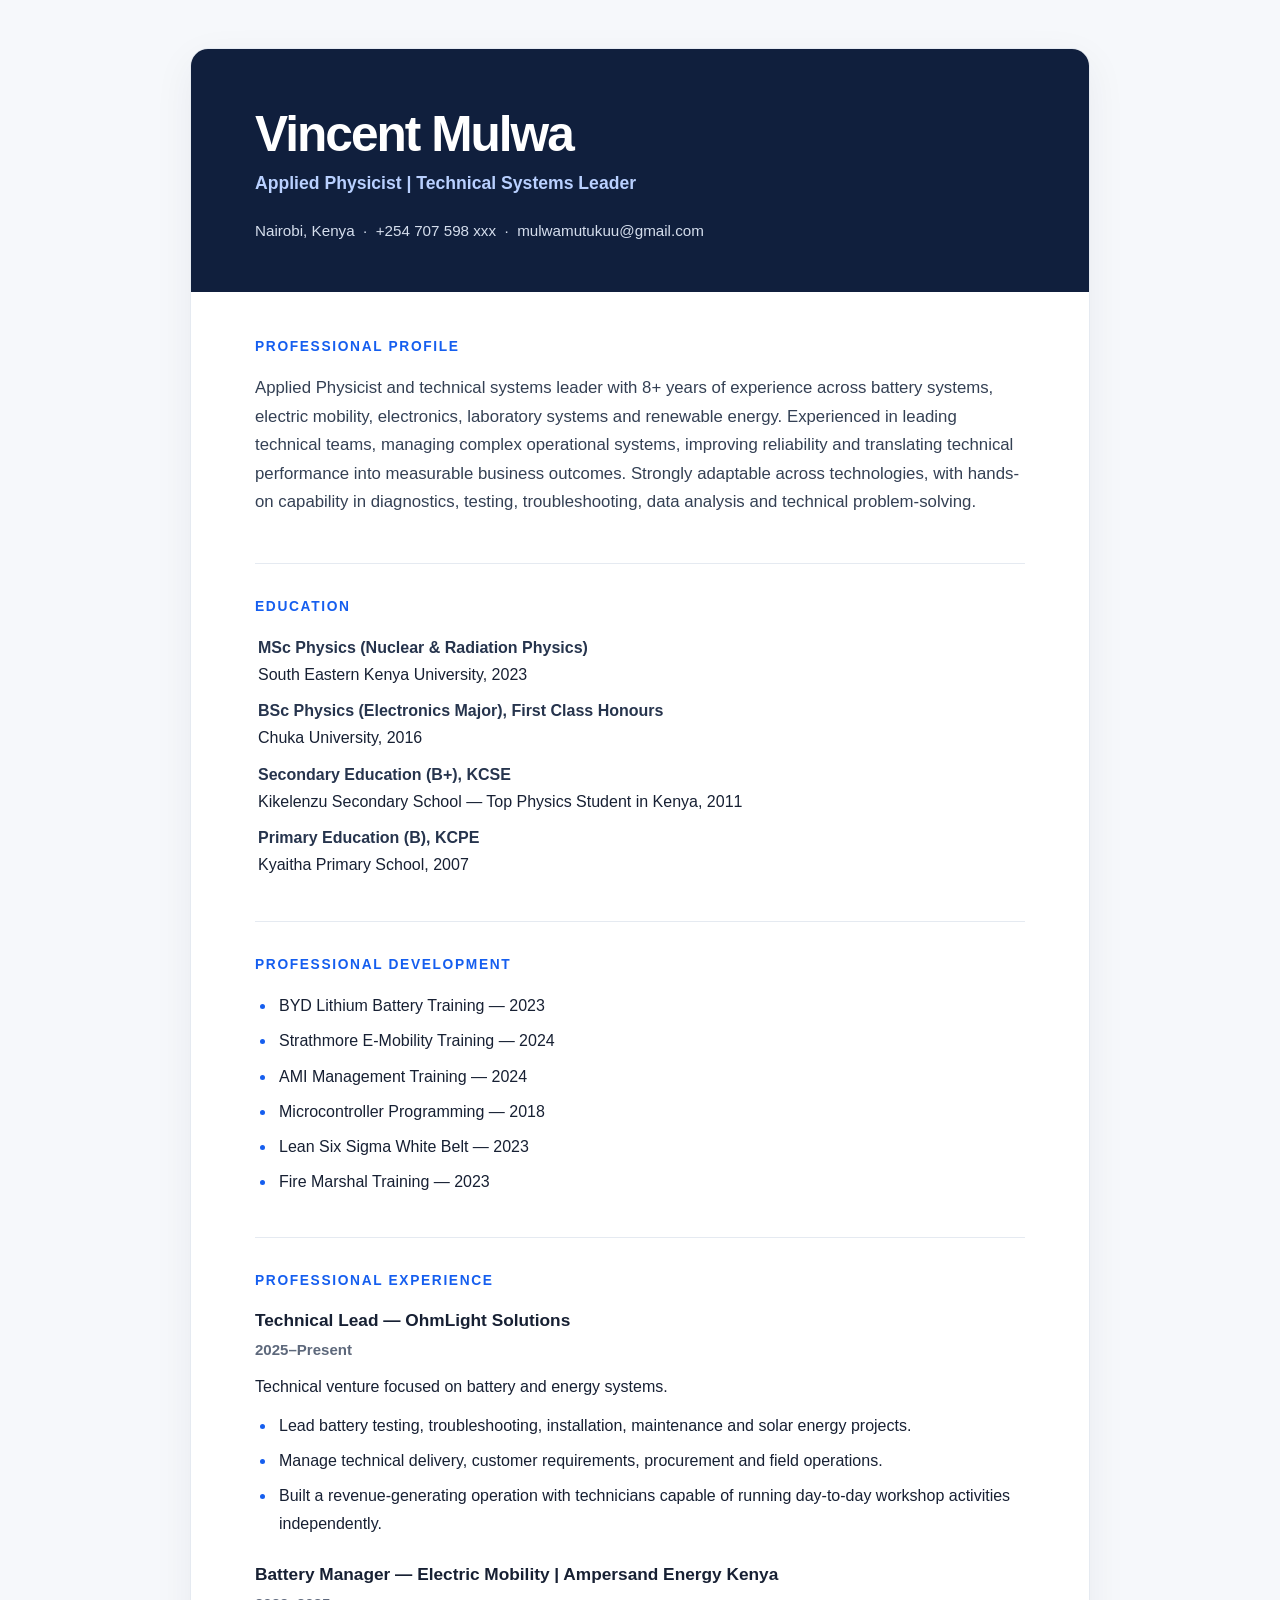
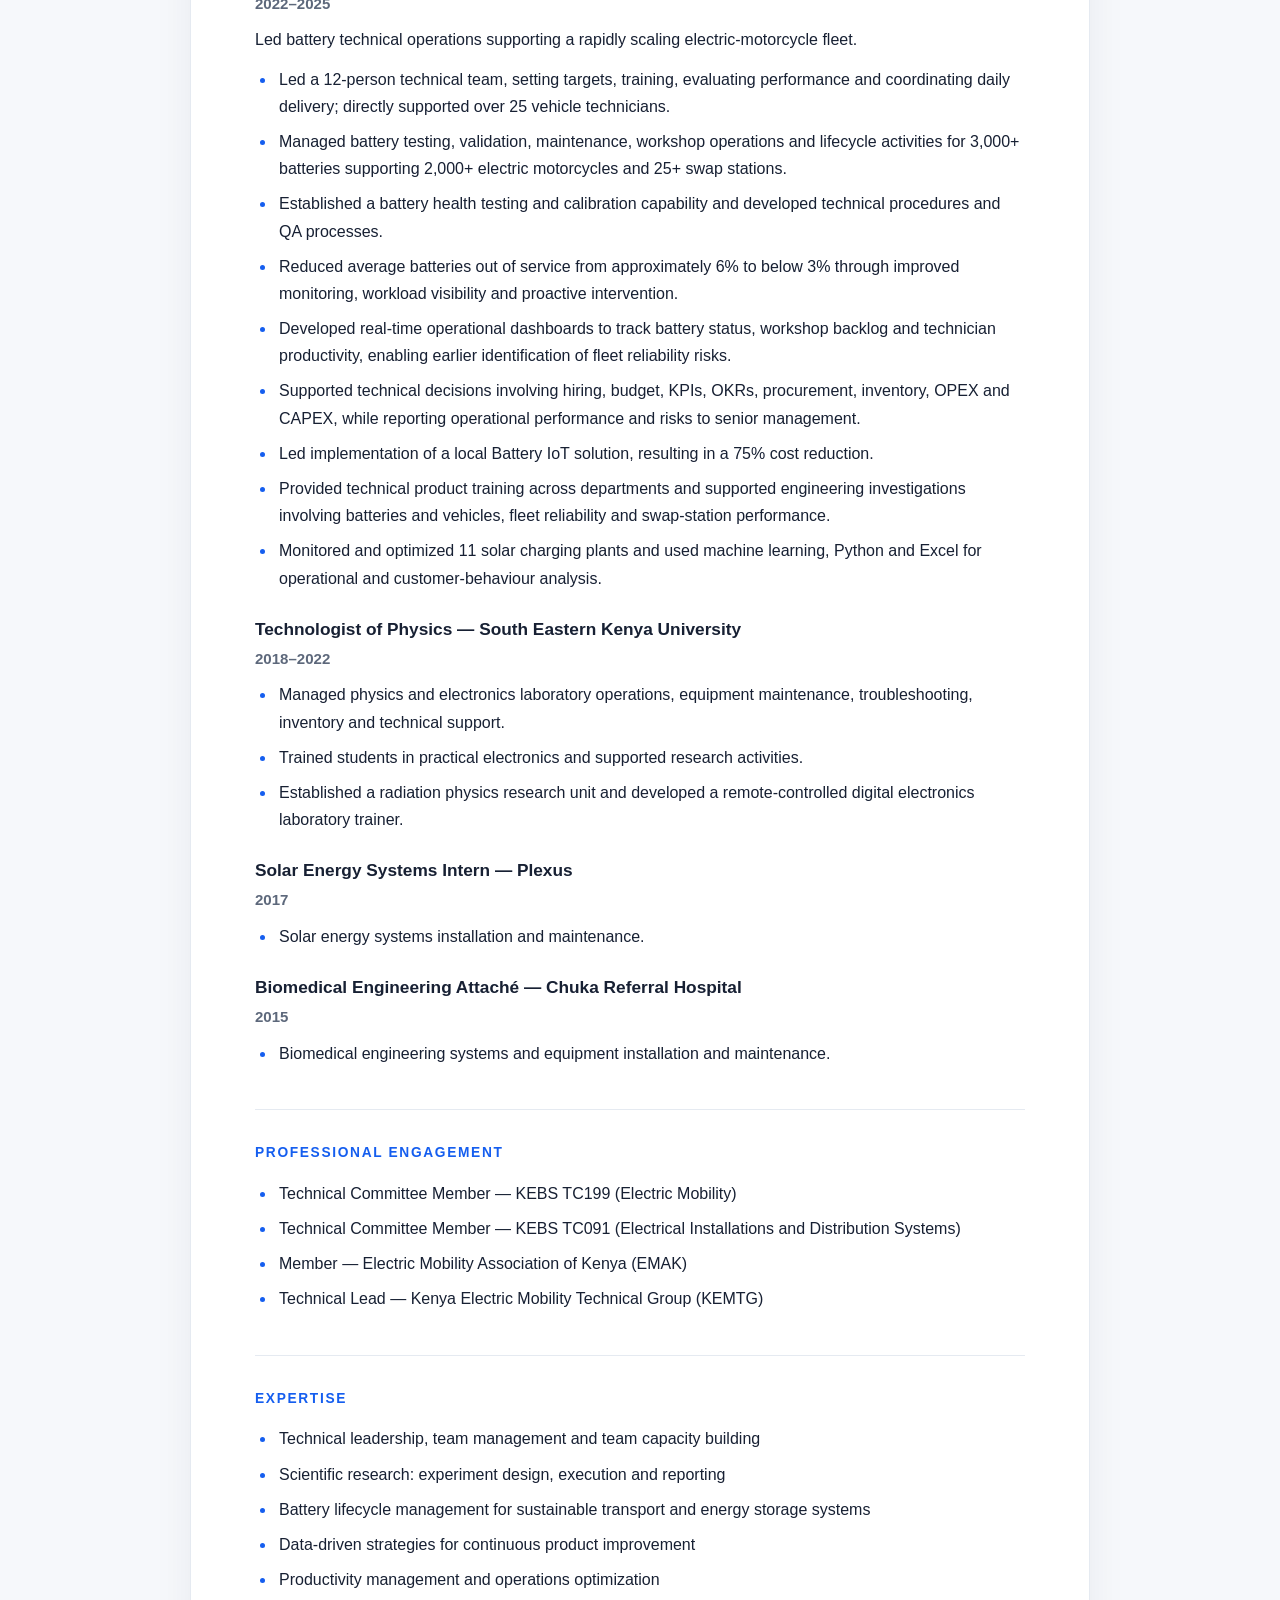
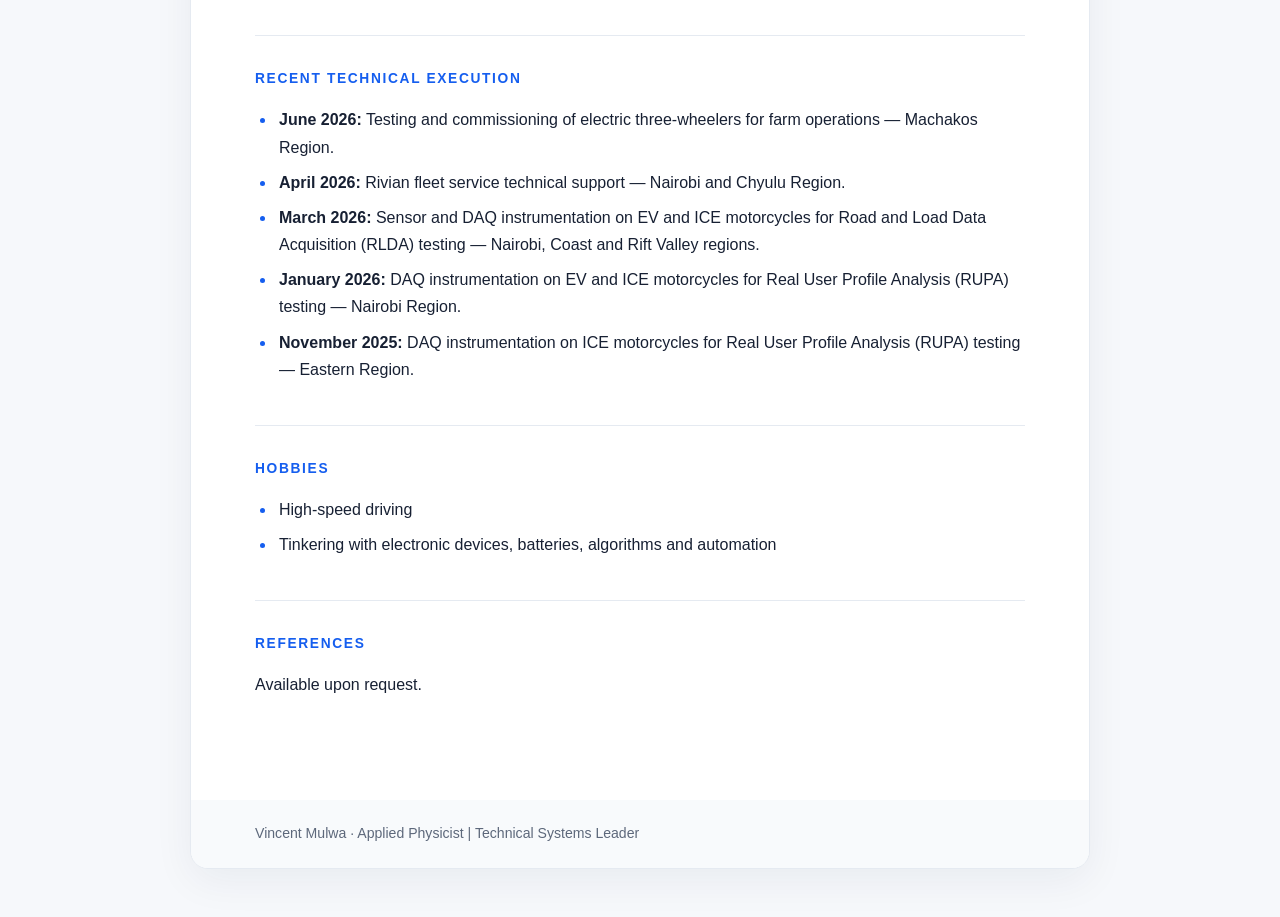
==== commit 27a38ed1: "Add files via upload" ====
--- a/about.html
+++ b/about.html
@@ -1,135 +1,145 @@
-<!doctype html>
+<!DOCTYPE html>
 <html lang="en">
 <head>
-  <meta charset="utf-8">
-  <meta name="viewport" content="width=device-width, initial-scale=1">
-  <meta name="description" content="Vincent Mulwa CV — applied physicist, technical leader, and systems-focused problem solver in battery systems, electric mobility and renewable energy.">
-  <meta name="theme-color" content="#0f172a">
-  <title>Vincent Mulwa | CV</title>
-  <link rel="stylesheet" href="styles.css">
+  <meta charset="UTF-8">
+  <meta name="viewport" content="width=device-width, initial-scale=1.0">
+  <meta name="description" content="About Vincent Mulwa — Applied Physicist and Technical Systems Leader.">
+  <title>About | Vincent Mulwa</title>
+  <style>
+    :root {
+      --ink: #172033;
+      --muted: #5d687b;
+      --accent: #155eef;
+      --line: #e5eaf1;
+      --surface: #f6f8fb;
+      --white: #ffffff;
+    }
+    * { box-sizing: border-box; }
+    html { scroll-behavior: smooth; }
+    body {
+      margin: 0;
+      background: var(--surface);
+      color: var(--ink);
+      font-family: Inter, -apple-system, BlinkMacSystemFont, "Segoe UI", Roboto, Arial, sans-serif;
+      font-size: 16px;
+      line-height: 1.7;
+    }
+    .page {
+      width: min(900px, calc(100% - 36px));
+      margin: 48px auto;
+      background: var(--white);
+      border: 1px solid var(--line);
+      border-radius: 18px;
+      overflow: hidden;
+      box-shadow: 0 12px 40px rgba(20, 35, 60, .06);
+    }
+    header {
+      padding: 58px 64px 48px;
+      background: #101f3d;
+      color: var(--white);
+    }
+    header h1 {
+      margin: 0 0 6px;
+      font-size: clamp(2.1rem, 5vw, 3.1rem);
+      line-height: 1.12;
+      letter-spacing: -.04em;
+    }
+    .role {
+      margin: 0 0 20px;
+      color: #b9d0ff;
+      font-size: 1.1rem;
+      font-weight: 600;
+    }
+    .contact {
+      margin: 0;
+      color: #d5deed;
+      font-size: .95rem;
+    }
+    main { padding: 12px 64px 56px; }
+    section {
+      padding: 34px 0;
+      border-bottom: 1px solid var(--line);
+    }
+    section:last-child { border-bottom: 0; }
+    h2 {
+      margin: 0 0 18px;
+      color: var(--accent);
+      font-size: .86rem;
+      line-height: 1.3;
+      letter-spacing: .12em;
+      text-transform: uppercase;
+    }
+    h3 {
+      margin: 0 0 4px;
+      font-size: 1.08rem;
+      line-height: 1.45;
+    }
+    p { margin: 0 0 12px; }
+    .intro { font-size: 1.05rem; color: #344054; }
+    .entry { margin: 0 0 25px; }
+    .entry:last-child { margin-bottom: 0; }
+    .meta {
+      margin: 0 0 10px;
+      color: var(--muted);
+      font-size: .94rem;
+      font-weight: 600;
+    }
+    ul {
+      margin: 9px 0 0;
+      padding-left: 21px;
+    }
+    li { margin: 0 0 8px; padding-left: 3px; }
+    li::marker { color: var(--accent); }
+    .plain-list { list-style: none; padding: 0; }
+    .plain-list li { margin-bottom: 9px; }
+    .plain-list strong { color: #26344d; }
+    .footer {
+      padding: 22px 64px;
+      background: #f8fafc;
+      color: var(--muted);
+      font-size: .88rem;
+    }
+    @media (max-width: 640px) {
+      .page { width: 100%; margin: 0; border: 0; border-radius: 0; }
+      header { padding: 42px 25px 34px; }
+      main { padding: 4px 25px 38px; }
+      section { padding: 28px 0; }
+      .footer { padding: 20px 25px; }
+    }
+    @media print {
+      body { background: #fff; }
+      .page { width: 100%; margin: 0; border: 0; box-shadow: none; }
+      header { print-color-adjust: exact; -webkit-print-color-adjust: exact; }
+      section { break-inside: avoid; }
+    }
+  </style>
 </head>
-<body class="cv-body" id="top">
-  <header class="site-header">
-    <div class="nav-wrap">
-      <div class="brand">VINCENT <span>MULWA</span></div>
-      <nav aria-label="Main navigation">
-        <a href="about.html">CV</a>
-        <a href="index.html">Home</a>
-        <a href="index.html#strategic">Leadership</a>
-        <a href="index.html#practice">Resource</a>
-      </nav>
-    </div>
-  </header>
-
-  <main class="cv-page">
-    <section class="cv-header">
-      <div>
-        <p class="cv-kicker">Applied physicist • technical systems leader</p>
-        <h1>Vincent Mulwa</h1>
-      </div>
-      <div class="cv-contact">
-        <p>Nairobi, Kenya</p>
-        <p>+254 707 598 xxx</p>
-        <p><a href="mailto:mulwamutukuu@gmail.com">mulwamutukuu@gmail.com</a></p>
-      </div>
-    </section>
-
-    <section class="cv-section">
-      <h2>Profile</h2>
-      <p>Applied Physicist and technical systems leader with 8+ years of experience across battery systems, electric mobility, electronics, laboratory systems and renewable energy. I help organisations turn technical complexity into reliable and scalable operational systems.</p>
-    </section>
-
-    <section class="cv-two-col">
-      <div class="cv-section">
-        <h2>Core strengths</h2>
-        <ul>
-          <li>Technical leadership and team management</li>
-          <li>Battery lifecycle and reliability management</li>
-          <li>Process design, diagnostics and troubleshooting</li>
-          <li>Renewable energy and systems performance analysis</li>
-          <li>Data-driven decision making and operational reporting</li>
-        </ul>
-      </div>
-
-      <div class="cv-section">
-        <h2>Focus areas</h2>
-        <ul>
-          <li>Battery systems and electric mobility</li>
-          <li>Workshop operations and service delivery</li>
-          <li>Laboratory systems and technical support</li>
-          <li>Research, testing and validation</li>
-          <li>Technical strategy and implementation</li>
-        </ul>
-      </div>
-    </section>
-
-    <section class="cv-section">
-      <h2>Professional experience</h2>
-
-      <article class="cv-job">
-        <div class="cv-job-head">
-          <strong>Technical Lead</strong>
-          <span>2025 – Present</span>
-        </div>
-        <div class="cv-job-meta">OhmLight Solutions</div>
-        <ul>
-          <li>Lead battery testing, troubleshooting, installation, maintenance and solar energy projects.</li>
-          <li>Manage technical delivery, customer requirements, procurement and field operations.</li>
-          <li>Build sustainable workshop systems that allow technicians to operate independently and efficiently.</li>
-        </ul>
-      </article>
-
-      <article class="cv-job">
-        <div class="cv-job-head">
-          <strong>Battery Manager</strong>
-          <span>2022 – 2025</span>
-        </div>
-        <div class="cv-job-meta">Ampersand Energy Kenya</div>
-        <ul>
-          <li>Led battery technical operations for a rapidly scaling electric-motorcycle fleet.</li>
-          <li>Managed a 12-person technical team and supported 25+ vehicle technicians in maintenance, testing and lifecycle management.</li>
-          <li>Oversaw battery operations for 3,000+ batteries across 2,000+ electric motorcycles, improving fleet reliability and service continuity.</li>
-          <li>Reduced batteries out of service from approximately 6% to below 3% through health testing, calibration and real-time reporting.</li>
-          <li>Implemented a local battery IoT solution that reduced monitoring costs by around 75%.</li>
-        </ul>
-      </article>
-
-      <article class="cv-job">
-        <div class="cv-job-head">
-          <strong>Technologist of Physics</strong>
-          <span>2018 – 2022</span>
-        </div>
-        <div class="cv-job-meta">South Eastern Kenya University</div>
-        <ul>
-          <li>Managed physics and electronics laboratory operations, equipment maintenance and inventory control.</li>
-          <li>Supported practical training, research activities and technical troubleshooting across academic programs.</li>
-          <li>Established a radiation physics research unit and supported remote-controlled digital electronics laboratory work.</li>
-        </ul>
-      </article>
-    </section>
-
-    <section class="cv-section">
-      <h2>Education</h2>
-      <ul>
-        <li><strong>MSc Physics (Nuclear &amp; Radiation Physics)</strong> — South Eastern Kenya University, 2023</li>
-        <li><strong>BSc Physics (Electronics Major)</strong> — Chuka University, 2016 (First Class Honours)</li>
-        <li><strong>Kenya Certificate of Secondary Education</strong> — Kenya-Kikelenzu Secondary School, 2011</li>
-      </ul>
-    </section>
-
-    <section class="cv-two-col">
-      <div class="cv-section">
-        <h2>Industry involvement</h2>
-        <ul>
-          <li>Technical Committee Member — KEBS TC199 (Electric Mobility)</li>
-          <li>Technical Committee Member — KEBS TC091 (Electrical Installations and Distribution Systems)</li>
-          <li>Member — Electric Mobility Association of Kenya (EMAK)</li>
-          <li>Technical Lead — Kenya Electric Mobility Technical Group (KEMTG)</li>
-        </ul>
-      </div>
-
-      <div class="cv-section">
-        <h2>Professional development</h2>
+<body>
+  <div class="page">
+    <header>
+      <h1>Vincent Mulwa</h1>
+      <p class="role">Applied Physicist | Technical Systems Leader</p>
+      <p class="contact">Nairobi, Kenya &nbsp;·&nbsp; +254 707 598 xxx &nbsp;·&nbsp; mulwamutukuu@gmail.com</p>
+    </header>
+
+    <main>
+      <section id="profile">
+        <h2>Professional Profile</h2>
+        <p class="intro">Applied Physicist and technical systems leader with 8+ years of experience across battery systems, electric mobility, electronics, laboratory systems and renewable energy. Experienced in leading technical teams, managing complex operational systems, improving reliability and translating technical performance into measurable business outcomes. Strongly adaptable across technologies, with hands-on capability in diagnostics, testing, troubleshooting, data analysis and technical problem-solving.</p>
+      </section>
+
+      <section id="education">
+        <h2>Education</h2>
+        <ul class="plain-list">
+          <li><strong>MSc Physics (Nuclear &amp; Radiation Physics)</strong><br>South Eastern Kenya University, 2023</li>
+          <li><strong>BSc Physics (Electronics Major), First Class Honours</strong><br>Chuka University, 2016</li>
+          <li><strong>Secondary Education (B+), KCSE</strong><br>Kikelenzu Secondary School — Top Physics Student in Kenya, 2011</li>
+          <li><strong>Primary Education (B), KCPE</strong><br>Kyaitha Primary School, 2007</li>
+        </ul>
+      </section>
+
+      <section id="professional-development">
+        <h2>Professional Development</h2>
         <ul>
           <li>BYD Lithium Battery Training — 2023</li>
           <li>Strathmore E-Mobility Training — 2024</li>
@@ -138,30 +148,109 @@
           <li>Lean Six Sigma White Belt — 2023</li>
           <li>Fire Marshal Training — 2023</li>
         </ul>
-      </div>
-    </section>
-
-    <section class="cv-section">
-      <h2>Selected technical work</h2>
-      <ul>
-        <li>June 2026 — Testing and commissioning of electric three-wheelers for farm operations in Machakos Region</li>
-        <li>April 2026 — Rivian fleet service technical support in Nairobi and Chyulu Region</li>
-        <li>Mar 2026 — Sensor and DAQ instrumentation for EV and ICE motorcycles for Road and Load Data Acquisition (RLDA) testing in Nairobi, Coast and Rift Valley</li>
-        <li>Jan 2026 — DAQ instrumentation on EV and ICE for Real User Profile Analysis (RUPA) testing in Nairobi Region</li>
-        <li>Nov 2025 — DAQ instrumentation on ICE for RUPA testing in Eastern Region</li>
-      </ul>
-    </section>
-
-    <section class="cv-section">
-      <h2>Interests</h2>
-      <p>High-speed driving, electronics, battery systems, automation and continuous technical learning.</p>
-    </section>
-  </main>
-
-  <footer class="footer">
-    <strong>PEOPLE &nbsp; | &nbsp; PROCESS &nbsp; | &nbsp; PERFORMANCE &nbsp; | &nbsp; SUSTAINABLE IMPACT</strong>
-    <div>Technical leadership with a practical systems mindset.</div>
-    <a class="back-top" href="#top">Back to top ↑</a>
-  </footer>
+      </section>
+
+      <section id="experience">
+        <h2>Professional Experience</h2>
+
+        <div class="entry">
+          <h3>Technical Lead — OhmLight Solutions</h3>
+          <p class="meta">2025–Present</p>
+          <p>Technical venture focused on battery and energy systems.</p>
+          <ul>
+            <li>Lead battery testing, troubleshooting, installation, maintenance and solar energy projects.</li>
+            <li>Manage technical delivery, customer requirements, procurement and field operations.</li>
+            <li>Built a revenue-generating operation with technicians capable of running day-to-day workshop activities independently.</li>
+          </ul>
+        </div>
+
+        <div class="entry">
+          <h3>Battery Manager — Electric Mobility | Ampersand Energy Kenya</h3>
+          <p class="meta">2022–2025</p>
+          <p>Led battery technical operations supporting a rapidly scaling electric-motorcycle fleet.</p>
+          <ul>
+            <li>Led a 12-person technical team, setting targets, training, evaluating performance and coordinating daily delivery; directly supported over 25 vehicle technicians.</li>
+            <li>Managed battery testing, validation, maintenance, workshop operations and lifecycle activities for 3,000+ batteries supporting 2,000+ electric motorcycles and 25+ swap stations.</li>
+            <li>Established a battery health testing and calibration capability and developed technical procedures and QA processes.</li>
+            <li>Reduced average batteries out of service from approximately 6% to below 3% through improved monitoring, workload visibility and proactive intervention.</li>
+            <li>Developed real-time operational dashboards to track battery status, workshop backlog and technician productivity, enabling earlier identification of fleet reliability risks.</li>
+            <li>Supported technical decisions involving hiring, budget, KPIs, OKRs, procurement, inventory, OPEX and CAPEX, while reporting operational performance and risks to senior management.</li>
+            <li>Led implementation of a local Battery IoT solution, resulting in a 75% cost reduction.</li>
+            <li>Provided technical product training across departments and supported engineering investigations involving batteries and vehicles, fleet reliability and swap-station performance.</li>
+            <li>Monitored and optimized 11 solar charging plants and used machine learning, Python and Excel for operational and customer-behaviour analysis.</li>
+          </ul>
+        </div>
+
+        <div class="entry">
+          <h3>Technologist of Physics — South Eastern Kenya University</h3>
+          <p class="meta">2018–2022</p>
+          <ul>
+            <li>Managed physics and electronics laboratory operations, equipment maintenance, troubleshooting, inventory and technical support.</li>
+            <li>Trained students in practical electronics and supported research activities.</li>
+            <li>Established a radiation physics research unit and developed a remote-controlled digital electronics laboratory trainer.</li>
+          </ul>
+        </div>
+
+        <div class="entry">
+          <h3>Solar Energy Systems Intern — Plexus</h3>
+          <p class="meta">2017</p>
+          <ul><li>Solar energy systems installation and maintenance.</li></ul>
+        </div>
+
+        <div class="entry">
+          <h3>Biomedical Engineering Attaché — Chuka Referral Hospital</h3>
+          <p class="meta">2015</p>
+          <ul><li>Biomedical engineering systems and equipment installation and maintenance.</li></ul>
+        </div>
+      </section>
+
+      <section id="engagement">
+        <h2>Professional Engagement</h2>
+        <ul>
+          <li>Technical Committee Member — KEBS TC199 (Electric Mobility)</li>
+          <li>Technical Committee Member — KEBS TC091 (Electrical Installations and Distribution Systems)</li>
+          <li>Member — Electric Mobility Association of Kenya (EMAK)</li>
+          <li>Technical Lead — Kenya Electric Mobility Technical Group (KEMTG)</li>
+        </ul>
+      </section>
+
+      <section id="expertise">
+        <h2>Expertise</h2>
+        <ul>
+          <li>Technical leadership, team management and team capacity building</li>
+          <li>Scientific research: experiment design, execution and reporting</li>
+          <li>Battery lifecycle management for sustainable transport and energy storage systems</li>
+          <li>Data-driven strategies for continuous product improvement</li>
+          <li>Productivity management and operations optimization</li>
+        </ul>
+      </section>
+
+      <section id="recent-work">
+        <h2>Recent Technical Execution</h2>
+        <ul>
+          <li><strong>June 2026:</strong> Testing and commissioning of electric three-wheelers for farm operations — Machakos Region.</li>
+          <li><strong>April 2026:</strong> Rivian fleet service technical support — Nairobi and Chyulu Region.</li>
+          <li><strong>March 2026:</strong> Sensor and DAQ instrumentation on EV and ICE motorcycles for Road and Load Data Acquisition (RLDA) testing — Nairobi, Coast and Rift Valley regions.</li>
+          <li><strong>January 2026:</strong> DAQ instrumentation on EV and ICE motorcycles for Real User Profile Analysis (RUPA) testing — Nairobi Region.</li>
+          <li><strong>November 2025:</strong> DAQ instrumentation on ICE motorcycles for Real User Profile Analysis (RUPA) testing — Eastern Region.</li>
+        </ul>
+      </section>
+
+      <section id="hobbies">
+        <h2>Hobbies</h2>
+        <ul>
+          <li>High-speed driving</li>
+          <li>Tinkering with electronic devices, batteries, algorithms and automation</li>
+        </ul>
+      </section>
+
+      <section id="references">
+        <h2>References</h2>
+        <p>Available upon request.</p>
+      </section>
+    </main>
+
+    <div class="footer">Vincent Mulwa · Applied Physicist | Technical Systems Leader</div>
+  </div>
 </body>
 </html>
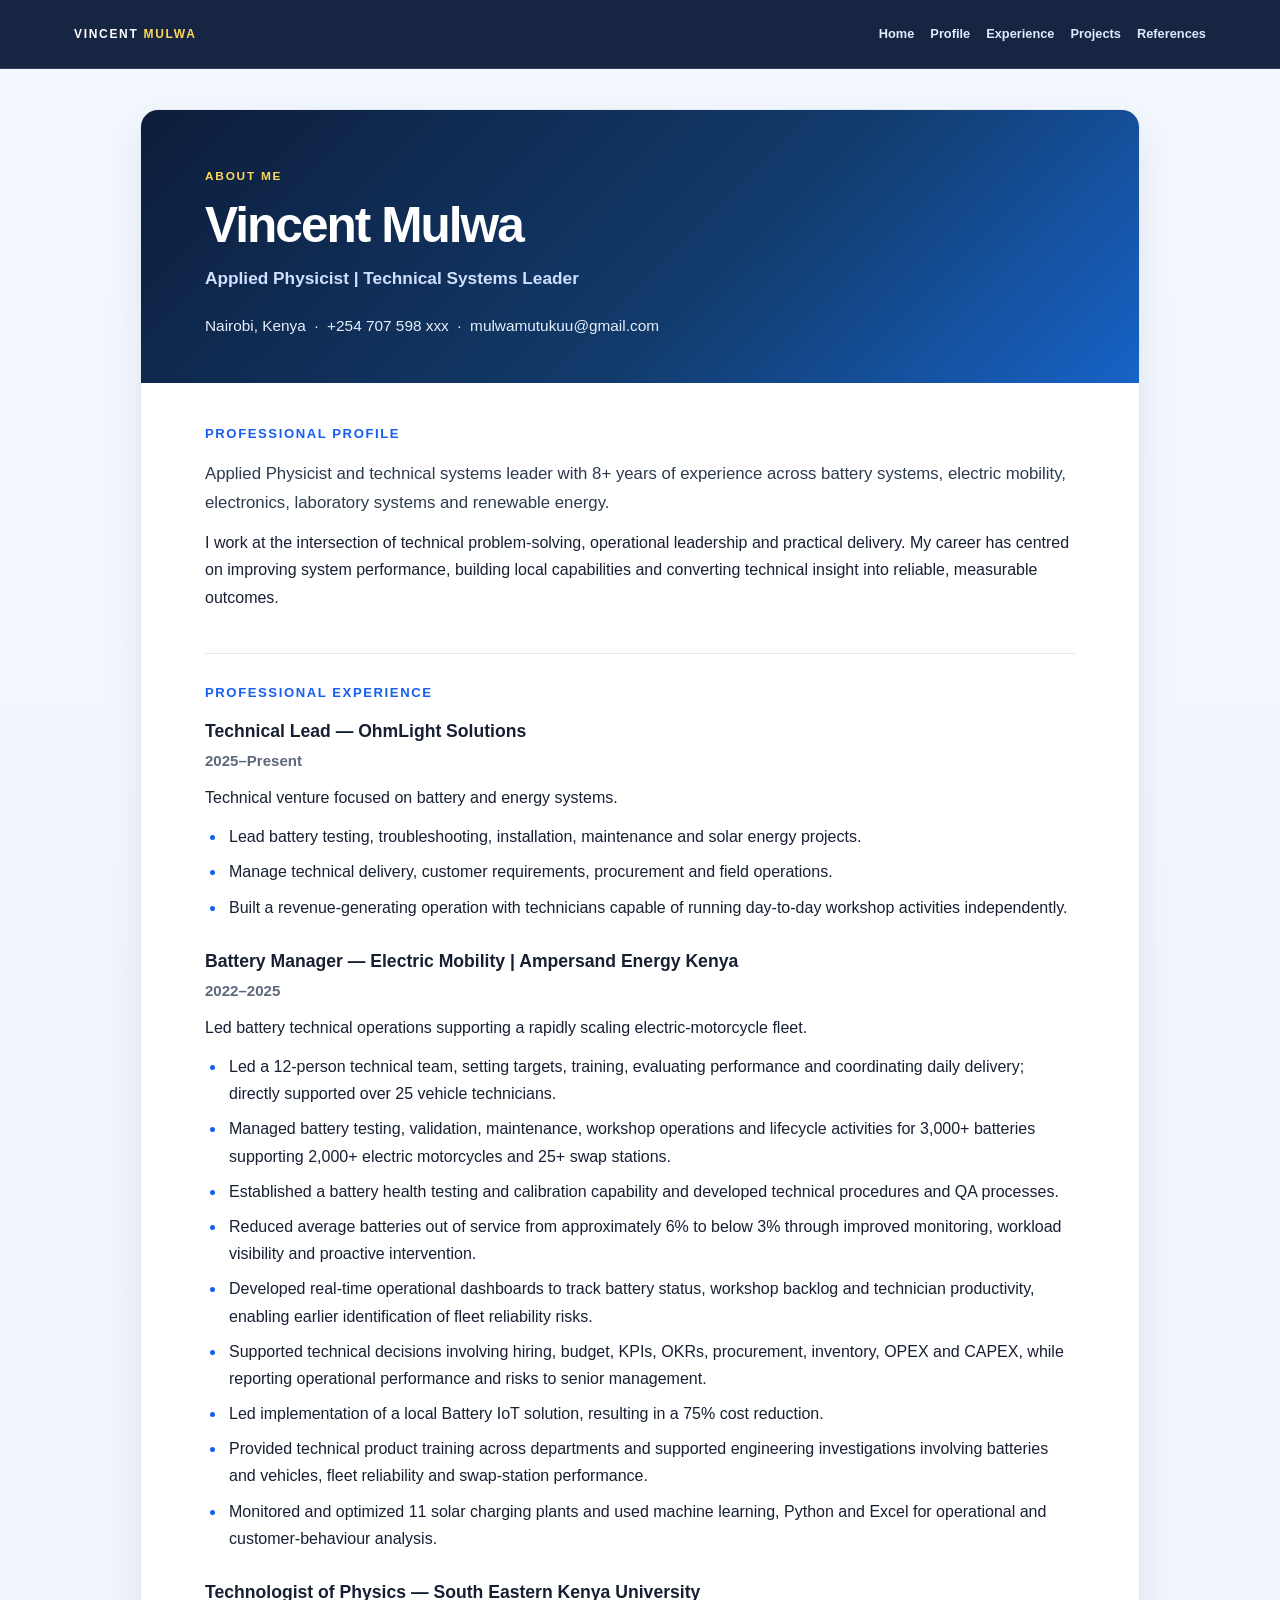
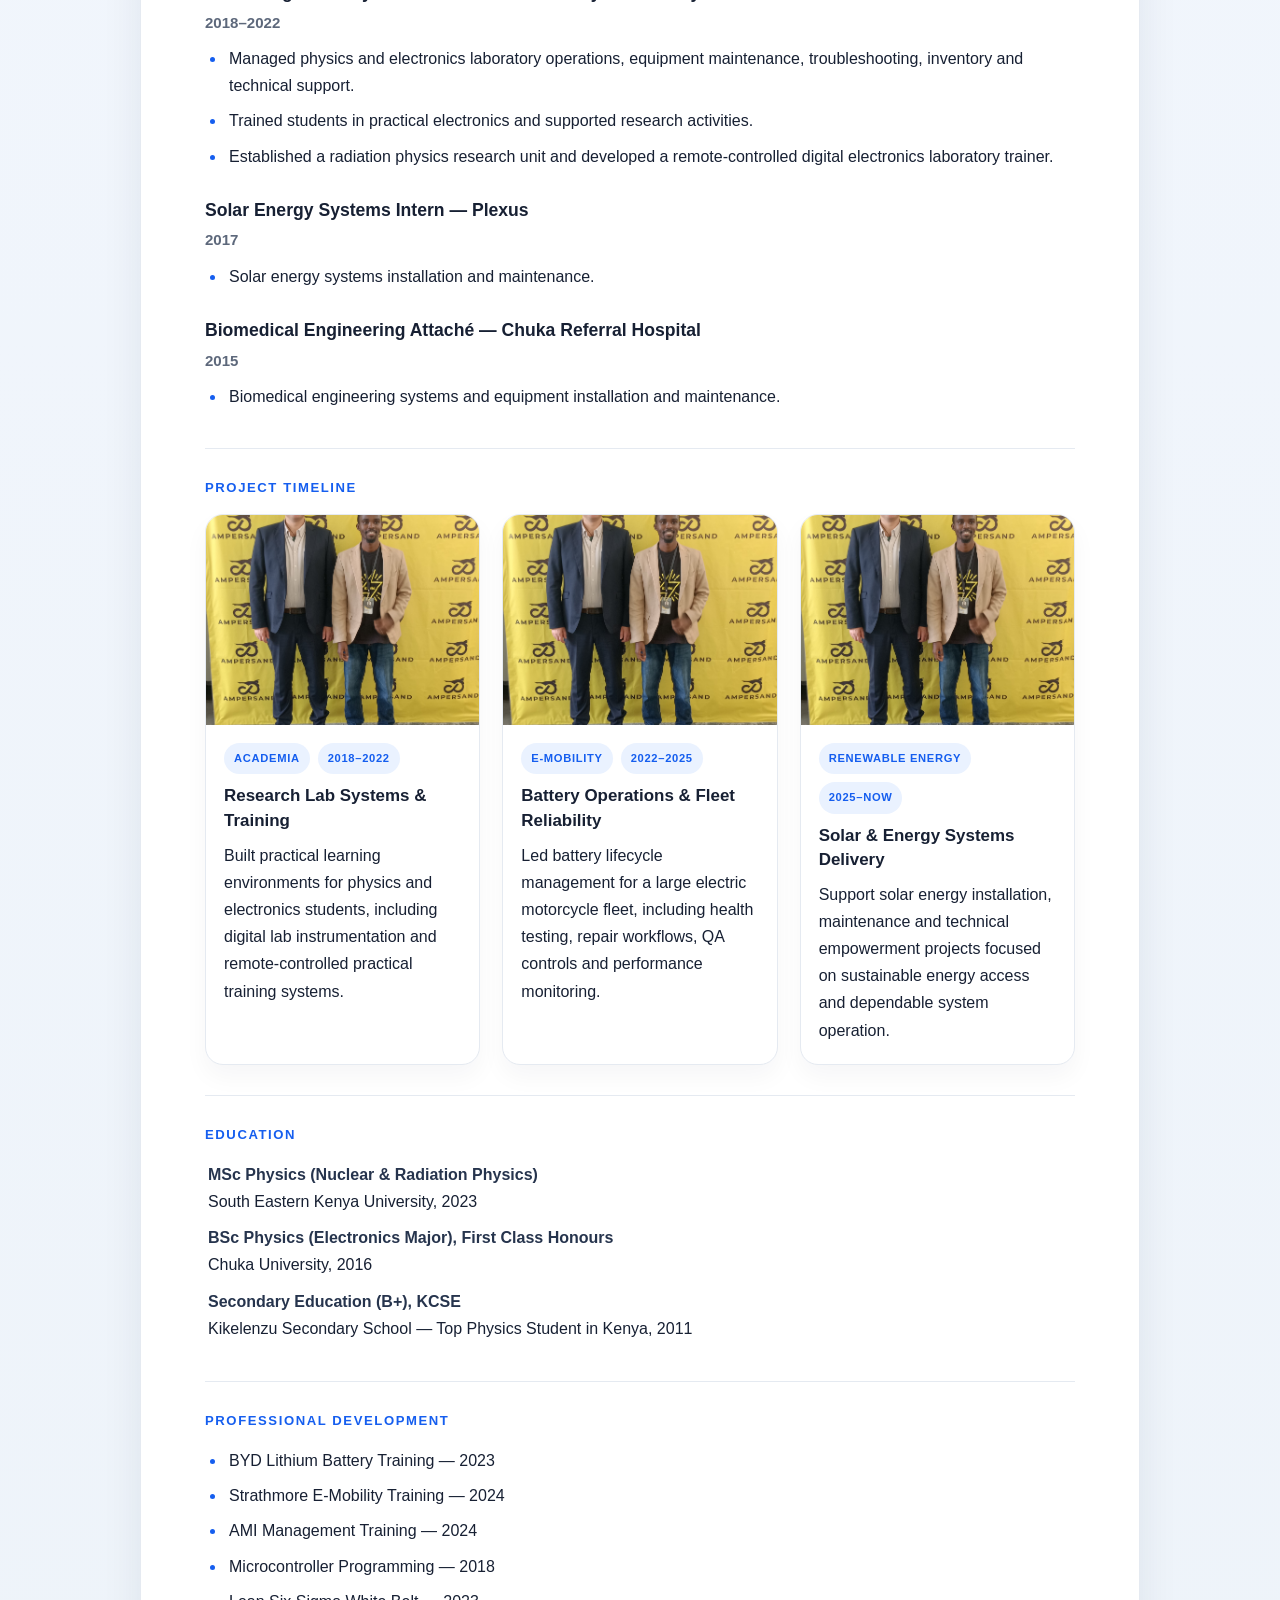
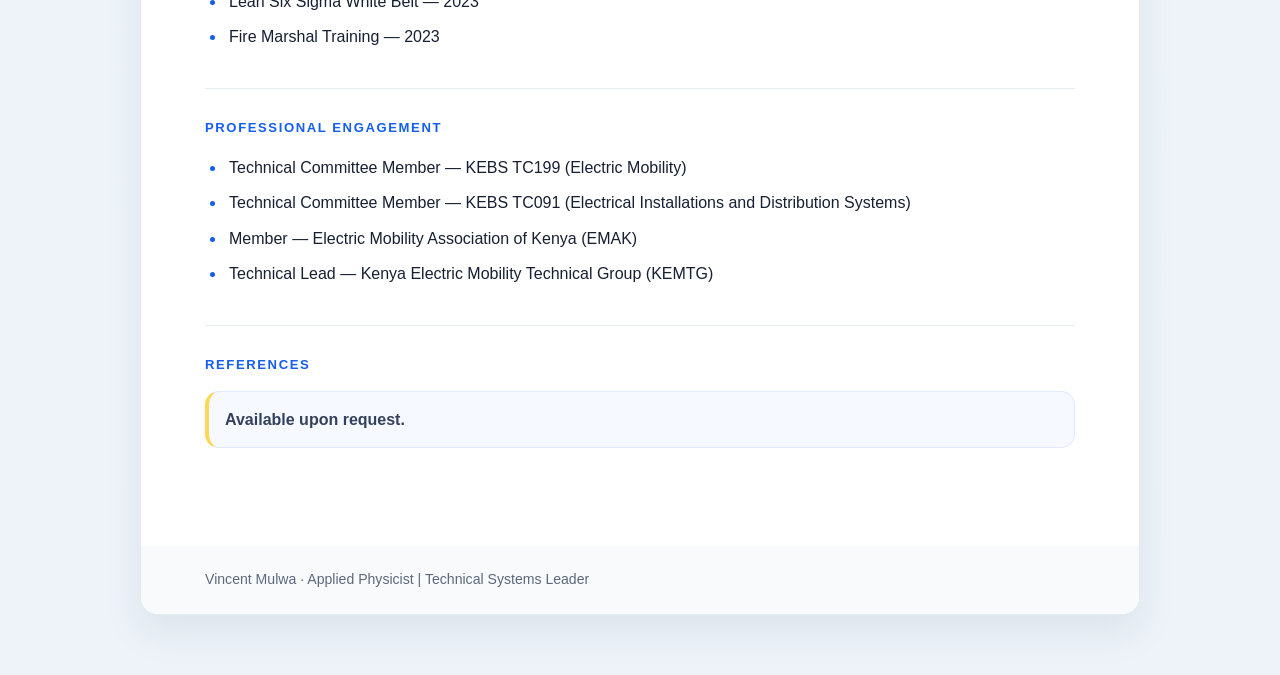
==== commit 279e4021: "Improve About Me page navigation and add project timeline with readable styling" ====
--- a/about.html
+++ b/about.html
@@ -10,113 +10,291 @@
       --ink: #172033;
       --muted: #5d687b;
       --accent: #155eef;
+      --accent-soft: #eaf2ff;
       --line: #e5eaf1;
       --surface: #f6f8fb;
       --white: #ffffff;
-    }
+      --navy: #0d1d3b;
+      --gold: #ffd758;
+      --shadow: 0 16px 42px rgba(15, 35, 58, 0.08);
+    }
+
     * { box-sizing: border-box; }
     html { scroll-behavior: smooth; }
     body {
       margin: 0;
-      background: var(--surface);
+      background: linear-gradient(180deg, #f3f7fe 0%, #edf3f9 100%);
       color: var(--ink);
       font-family: Inter, -apple-system, BlinkMacSystemFont, "Segoe UI", Roboto, Arial, sans-serif;
       font-size: 16px;
       line-height: 1.7;
     }
+
+    a { color: inherit; }
+
+    .topbar {
+      position: sticky;
+      top: 0;
+      z-index: 20;
+      background: rgba(13, 29, 59, 0.96);
+      border-bottom: 1px solid rgba(255,255,255,0.12);
+      backdrop-filter: blur(12px);
+    }
+
+    .topbar-inner {
+      max-width: 1180px;
+      margin: 0 auto;
+      min-height: 68px;
+      padding: 0 24px;
+      display: flex;
+      align-items: center;
+      justify-content: space-between;
+      gap: 20px;
+    }
+
+    .brand {
+      font-size: 0.75rem;
+      letter-spacing: 0.14em;
+      text-transform: uppercase;
+      font-weight: 800;
+      color: #fff;
+      text-decoration: none;
+      white-space: nowrap;
+    }
+
+    .brand span {
+      color: var(--gold);
+    }
+
+    .topnav {
+      display: flex;
+      align-items: center;
+      justify-content: flex-end;
+      flex-wrap: wrap;
+      gap: 16px;
+    }
+
+    .topnav a {
+      color: #dfeafc;
+      text-decoration: none;
+      font-size: 0.8rem;
+      font-weight: 700;
+      transition: color 0.2s ease;
+    }
+
+    .topnav a:hover,
+    .topnav a:focus-visible {
+      color: var(--gold);
+    }
+
     .page {
-      width: min(900px, calc(100% - 36px));
-      margin: 48px auto;
+      width: min(1000px, calc(100% - 36px));
+      margin: 40px auto 60px;
       background: var(--white);
       border: 1px solid var(--line);
       border-radius: 18px;
       overflow: hidden;
-      box-shadow: 0 12px 40px rgba(20, 35, 60, .06);
-    }
-    header {
-      padding: 58px 64px 48px;
-      background: #101f3d;
+      box-shadow: var(--shadow);
+    }
+
+    header.page-header {
+      padding: 56px 64px 44px;
+      background: linear-gradient(135deg, #0d1d3b 0%, #123b6c 58%, #1763c7 100%);
       color: var(--white);
     }
-    header h1 {
-      margin: 0 0 6px;
+
+    .eyebrow {
+      margin: 0 0 12px;
+      color: var(--gold);
+      font-size: 0.74rem;
+      font-weight: 800;
+      letter-spacing: 0.15em;
+      text-transform: uppercase;
+    }
+
+    header.page-header h1 {
+      margin: 0 0 10px;
       font-size: clamp(2.1rem, 5vw, 3.1rem);
       line-height: 1.12;
       letter-spacing: -.04em;
     }
+
     .role {
       margin: 0 0 20px;
-      color: #b9d0ff;
-      font-size: 1.1rem;
+      color: #cfe0ff;
+      font-size: 1.08rem;
       font-weight: 600;
     }
+
     .contact {
       margin: 0;
-      color: #d5deed;
-      font-size: .95rem;
-    }
+      color: #e6eefb;
+      font-size: 0.96rem;
+    }
+
     main { padding: 12px 64px 56px; }
+
     section {
-      padding: 34px 0;
+      padding: 30px 0;
       border-bottom: 1px solid var(--line);
     }
+
     section:last-child { border-bottom: 0; }
+
     h2 {
       margin: 0 0 18px;
       color: var(--accent);
-      font-size: .86rem;
+      font-size: 0.82rem;
       line-height: 1.3;
-      letter-spacing: .12em;
+      letter-spacing: 0.12em;
       text-transform: uppercase;
     }
+
     h3 {
       margin: 0 0 4px;
-      font-size: 1.08rem;
+      font-size: 1.1rem;
       line-height: 1.45;
     }
+
     p { margin: 0 0 12px; }
-    .intro { font-size: 1.05rem; color: #344054; }
-    .entry { margin: 0 0 25px; }
+    .intro { font-size: 1.05rem; color: #2d3b4f; }
+
+    .entry { margin: 0 0 28px; }
     .entry:last-child { margin-bottom: 0; }
+
     .meta {
       margin: 0 0 10px;
       color: var(--muted);
-      font-size: .94rem;
+      font-size: 0.94rem;
       font-weight: 600;
     }
+
     ul {
-      margin: 9px 0 0;
+      margin: 10px 0 0;
       padding-left: 21px;
     }
+
     li { margin: 0 0 8px; padding-left: 3px; }
     li::marker { color: var(--accent); }
+
     .plain-list { list-style: none; padding: 0; }
     .plain-list li { margin-bottom: 9px; }
     .plain-list strong { color: #26344d; }
+
+    .project-grid {
+      display: grid;
+      grid-template-columns: repeat(3, minmax(0, 1fr));
+      gap: 22px;
+      margin-top: 18px;
+    }
+
+    .project-card {
+      background: #fff;
+      border: 1px solid var(--line);
+      border-radius: 18px;
+      overflow: hidden;
+      box-shadow: 0 12px 24px rgba(12, 28, 54, 0.04);
+    }
+
+    .project-card img {
+      display: block;
+      width: 100%;
+      height: 210px;
+      object-fit: cover;
+      object-position: center;
+      background: linear-gradient(135deg, #dfeeff, #bacfe9);
+    }
+
+    .project-copy {
+      padding: 18px 18px 20px;
+    }
+
+    .project-copy .tag-row {
+      display: flex;
+      flex-wrap: wrap;
+      gap: 8px;
+      margin-bottom: 10px;
+    }
+
+    .tag {
+      display: inline-block;
+      background: var(--accent-soft);
+      color: var(--accent);
+      border-radius: 999px;
+      padding: 6px 10px;
+      font-size: 0.7rem;
+      font-weight: 800;
+      letter-spacing: 0.06em;
+      text-transform: uppercase;
+    }
+
+    .project-copy h3 {
+      margin-bottom: 8px;
+      font-size: 1.06rem;
+    }
+
+    .project-copy p {
+      margin: 0;
+      color: var(--ink);
+    }
+
+    .modest-note {
+      background: #f6f9ff;
+      border: 1px solid #dfeaff;
+      border-left: 4px solid var(--gold);
+      border-radius: 14px;
+      padding: 14px 16px;
+      color: #33415d;
+      font-weight: 600;
+    }
+
     .footer {
       padding: 22px 64px;
       background: #f8fafc;
       color: var(--muted);
-      font-size: .88rem;
-    }
+      font-size: 0.88rem;
+    }
+
+    @media (max-width: 860px) {
+      .project-grid { grid-template-columns: 1fr; }
+      .topbar-inner { padding: 12px 18px; flex-direction: column; align-items: flex-start; }
+      .topnav { justify-content: flex-start; }
+    }
+
     @media (max-width: 640px) {
       .page { width: 100%; margin: 0; border: 0; border-radius: 0; }
-      header { padding: 42px 25px 34px; }
+      header.page-header { padding: 42px 25px 34px; }
       main { padding: 4px 25px 38px; }
       section { padding: 28px 0; }
       .footer { padding: 20px 25px; }
     }
+
     @media print {
       body { background: #fff; }
+      .topbar { display: none; }
       .page { width: 100%; margin: 0; border: 0; box-shadow: none; }
-      header { print-color-adjust: exact; -webkit-print-color-adjust: exact; }
+      header.page-header { print-color-adjust: exact; -webkit-print-color-adjust: exact; }
       section { break-inside: avoid; }
     }
   </style>
 </head>
 <body>
+  <header class="topbar">
+    <div class="topbar-inner">
+      <a class="brand" href="index.html">Vincent <span>Mulwa</span></a>
+      <nav class="topnav" aria-label="Main navigation">
+        <a href="index.html">Home</a>
+        <a href="#profile">Profile</a>
+        <a href="#experience">Experience</a>
+        <a href="#projects">Projects</a>
+        <a href="#references">References</a>
+      </nav>
+    </div>
+  </header>
+
   <div class="page">
-    <header>
+    <header class="page-header">
+      <div class="eyebrow">About me</div>
       <h1>Vincent Mulwa</h1>
       <p class="role">Applied Physicist | Technical Systems Leader</p>
       <p class="contact">Nairobi, Kenya &nbsp;·&nbsp; +254 707 598 xxx &nbsp;·&nbsp; mulwamutukuu@gmail.com</p>
@@ -125,29 +303,8 @@
     <main>
       <section id="profile">
         <h2>Professional Profile</h2>
-        <p class="intro">Applied Physicist and technical systems leader with 8+ years of experience across battery systems, electric mobility, electronics, laboratory systems and renewable energy. Experienced in leading technical teams, managing complex operational systems, improving reliability and translating technical performance into measurable business outcomes. Strongly adaptable across technologies, with hands-on capability in diagnostics, testing, troubleshooting, data analysis and technical problem-solving.</p>
-      </section>
-
-      <section id="education">
-        <h2>Education</h2>
-        <ul class="plain-list">
-          <li><strong>MSc Physics (Nuclear &amp; Radiation Physics)</strong><br>South Eastern Kenya University, 2023</li>
-          <li><strong>BSc Physics (Electronics Major), First Class Honours</strong><br>Chuka University, 2016</li>
-          <li><strong>Secondary Education (B+), KCSE</strong><br>Kikelenzu Secondary School — Top Physics Student in Kenya, 2011</li>
-          <li><strong>Primary Education (B), KCPE</strong><br>Kyaitha Primary School, 2007</li>
-        </ul>
-      </section>
-
-      <section id="professional-development">
-        <h2>Professional Development</h2>
-        <ul>
-          <li>BYD Lithium Battery Training — 2023</li>
-          <li>Strathmore E-Mobility Training — 2024</li>
-          <li>AMI Management Training — 2024</li>
-          <li>Microcontroller Programming — 2018</li>
-          <li>Lean Six Sigma White Belt — 2023</li>
-          <li>Fire Marshal Training — 2023</li>
-        </ul>
+        <p class="intro">Applied Physicist and technical systems leader with 8+ years of experience across battery systems, electric mobility, electronics, laboratory systems and renewable energy.</p>
+        <p>I work at the intersection of technical problem-solving, operational leadership and practical delivery. My career has centred on improving system performance, building local capabilities and converting technical insight into reliable, measurable outcomes.</p>
       </section>
 
       <section id="experience">
@@ -204,6 +361,59 @@
         </div>
       </section>
 
+      <section id="projects">
+        <h2>Project Timeline</h2>
+        <div class="project-grid">
+          <article class="project-card">
+            <img src="vincent-hands-on.jpg" alt="Academic electonics and laboratory work">
+            <div class="project-copy">
+              <div class="tag-row"><span class="tag">Academia</span><span class="tag">2018–2022</span></div>
+              <h3>Research Lab Systems &amp; Training</h3>
+              <p>Built practical learning environments for physics and electronics students, including digital lab instrumentation and remote-controlled practical training systems.</p>
+            </div>
+          </article>
+
+          <article class="project-card">
+            <img src="vincent-hands-on.jpg" alt="Electric mobility battery operations and diagnostics">
+            <div class="project-copy">
+              <div class="tag-row"><span class="tag">E-Mobility</span><span class="tag">2022–2025</span></div>
+              <h3>Battery Operations &amp; Fleet Reliability</h3>
+              <p>Led battery lifecycle management for a large electric motorcycle fleet, including health testing, repair workflows, QA controls and performance monitoring.</p>
+            </div>
+          </article>
+
+          <article class="project-card">
+            <img src="vincent-hands-on.jpg" alt="Renewable energy and solar integration work">
+            <div class="project-copy">
+              <div class="tag-row"><span class="tag">Renewable Energy</span><span class="tag">2025–Now</span></div>
+              <h3>Solar &amp; Energy Systems Delivery</h3>
+              <p>Support solar energy installation, maintenance and technical empowerment projects focused on sustainable energy access and dependable system operation.</p>
+            </div>
+          </article>
+        </div>
+      </section>
+
+      <section id="education">
+        <h2>Education</h2>
+        <ul class="plain-list">
+          <li><strong>MSc Physics (Nuclear &amp; Radiation Physics)</strong><br>South Eastern Kenya University, 2023</li>
+          <li><strong>BSc Physics (Electronics Major), First Class Honours</strong><br>Chuka University, 2016</li>
+          <li><strong>Secondary Education (B+), KCSE</strong><br>Kikelenzu Secondary School — Top Physics Student in Kenya, 2011</li>
+        </ul>
+      </section>
+
+      <section id="professional-development">
+        <h2>Professional Development</h2>
+        <ul>
+          <li>BYD Lithium Battery Training — 2023</li>
+          <li>Strathmore E-Mobility Training — 2024</li>
+          <li>AMI Management Training — 2024</li>
+          <li>Microcontroller Programming — 2018</li>
+          <li>Lean Six Sigma White Belt — 2023</li>
+          <li>Fire Marshal Training — 2023</li>
+        </ul>
+      </section>
+
       <section id="engagement">
         <h2>Professional Engagement</h2>
         <ul>
@@ -214,39 +424,9 @@
         </ul>
       </section>
 
-      <section id="expertise">
-        <h2>Expertise</h2>
-        <ul>
-          <li>Technical leadership, team management and team capacity building</li>
-          <li>Scientific research: experiment design, execution and reporting</li>
-          <li>Battery lifecycle management for sustainable transport and energy storage systems</li>
-          <li>Data-driven strategies for continuous product improvement</li>
-          <li>Productivity management and operations optimization</li>
-        </ul>
-      </section>
-
-      <section id="recent-work">
-        <h2>Recent Technical Execution</h2>
-        <ul>
-          <li><strong>June 2026:</strong> Testing and commissioning of electric three-wheelers for farm operations — Machakos Region.</li>
-          <li><strong>April 2026:</strong> Rivian fleet service technical support — Nairobi and Chyulu Region.</li>
-          <li><strong>March 2026:</strong> Sensor and DAQ instrumentation on EV and ICE motorcycles for Road and Load Data Acquisition (RLDA) testing — Nairobi, Coast and Rift Valley regions.</li>
-          <li><strong>January 2026:</strong> DAQ instrumentation on EV and ICE motorcycles for Real User Profile Analysis (RUPA) testing — Nairobi Region.</li>
-          <li><strong>November 2025:</strong> DAQ instrumentation on ICE motorcycles for Real User Profile Analysis (RUPA) testing — Eastern Region.</li>
-        </ul>
-      </section>
-
-      <section id="hobbies">
-        <h2>Hobbies</h2>
-        <ul>
-          <li>High-speed driving</li>
-          <li>Tinkering with electronic devices, batteries, algorithms and automation</li>
-        </ul>
-      </section>
-
       <section id="references">
         <h2>References</h2>
-        <p>Available upon request.</p>
+        <p class="modest-note">Available upon request.</p>
       </section>
     </main>
 
